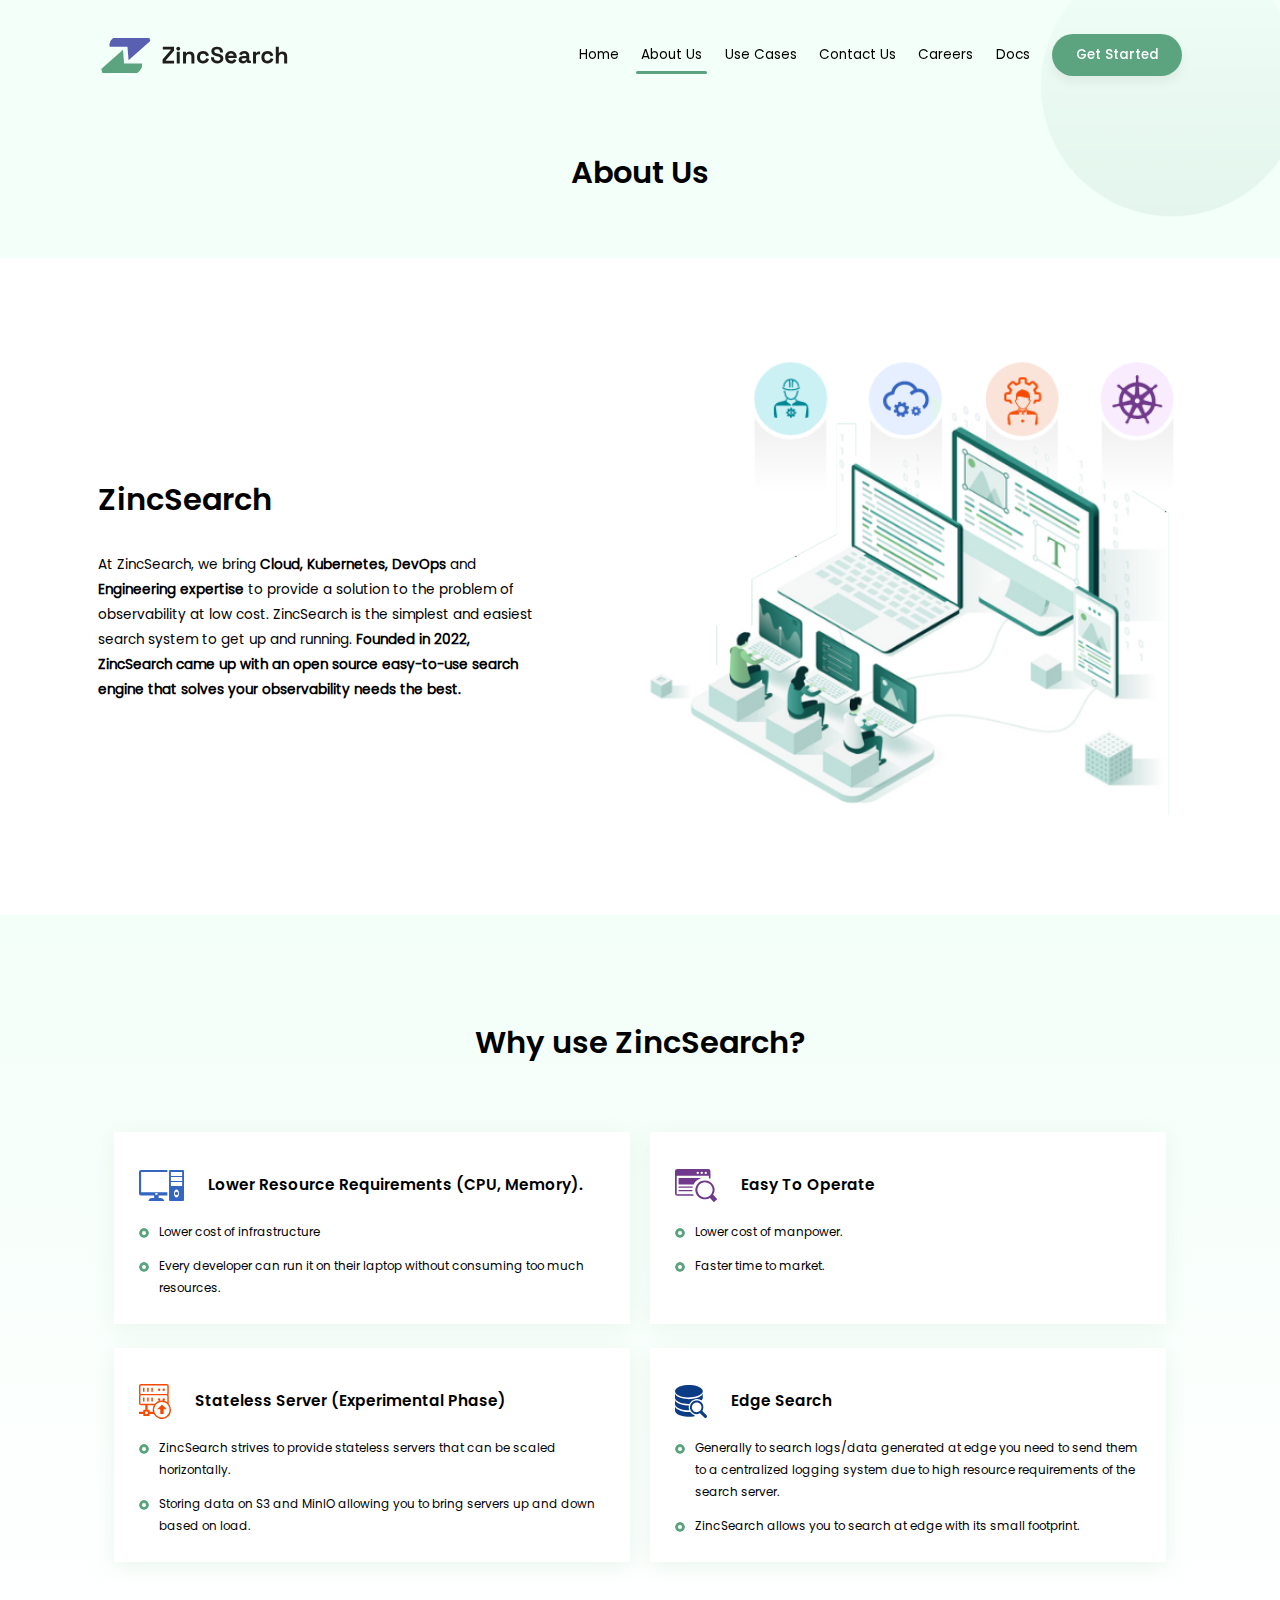
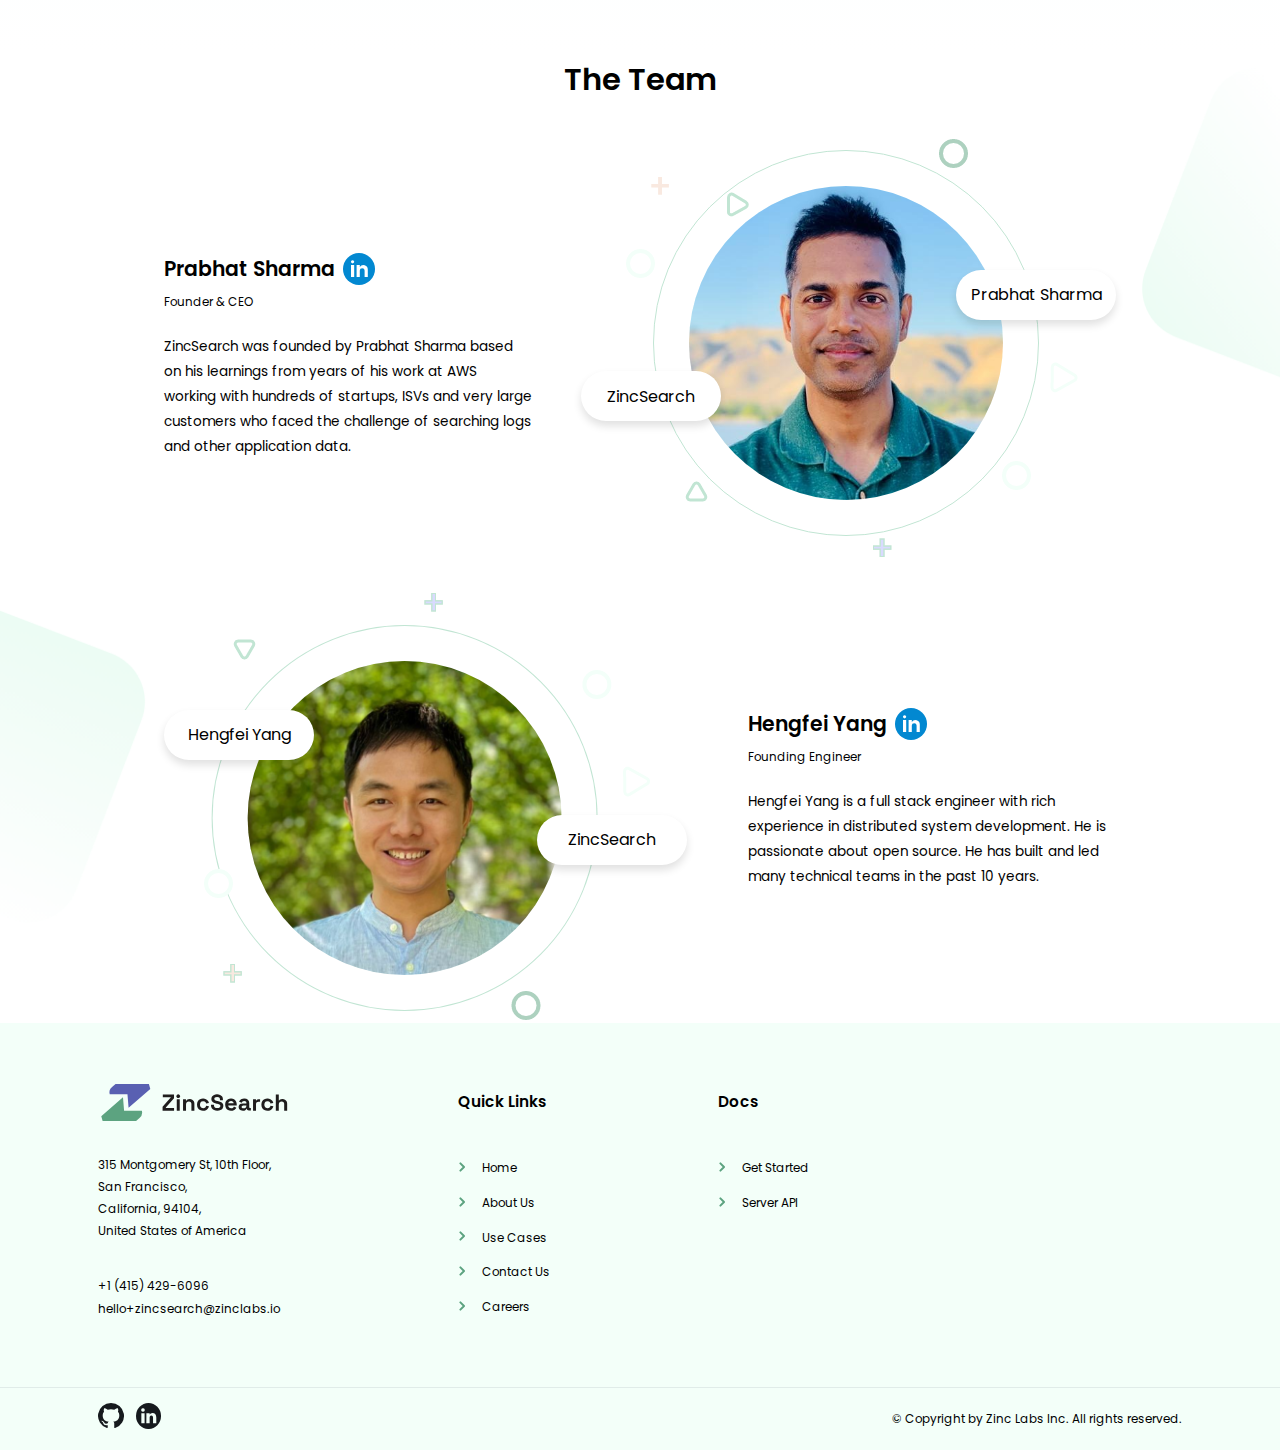
==== views/about-us/index.html @ a4bcc61e "v2" ====
<!DOCTYPE html>
<html lang="en">

<head>
  <meta charset="UTF-8">
  <meta http-equiv="X-UA-Compatible" content="IE=edge">
  <meta name="viewport" content="width=device-width, initial-scale=1.0">
  <title>ZincSearch - About Us</title>

  <meta name="title" content="ZincSearch - A modern search engine">
  <meta name="description"
    content="ZincSearch is the simplest and easiest search system to get up and running. It's an open source easy-to-use search engine to solves your observability needs.">
  <meta name="keywords" content="ZincSearch, ZincLabs, Zinc, Search, Search Engine, Search System">
  <meta name="robots" content="index, follow">
  <meta http-equiv="Content-Type" content="text/html; charset=utf-8">
  <meta name="language" content="English">
  <meta name="revisit-after" content="5 days">
  <meta name="author" content="Prabhat Sharma, Hengfei Yang">

  <link rel="apple-touch-icon" sizes="180x180" href="../../assets/favicons/apple-touch-icon.png">
  <link rel="icon" type="image/png" sizes="32x32" href="../../assets/favicons/favicon-32x32.png">
  <link rel="icon" type="image/png" sizes="16x16" href="../../assets/favicons/favicon-16x16.png">
  <link rel="manifest" href="../../assets/favicons/site.webmanifest">
  <link rel="mask-icon" href="../../assets/favicons/safari-pinned-tab.svg" color="#5ca380">
  <link rel="shortcut icon" href="../../assets/favicons/favicon.ico">
  <meta name="apple-mobile-web-app-title" content="ZincSearch">
  <meta name="application-name" content="ZincSearch">
  <meta name="msapplication-TileColor" content="#ffffff">
  <meta name="msapplication-TileImage" content="../../assets/favicons/mstile-144x144.png">
  <meta name="msapplication-config" content="../../assets/favicons/browserconfig.xml">
  <meta name="theme-color" content="#ffffff">

  <link rel="stylesheet" href="../../assets/css/base.css" type="text/css" />
  <link rel="stylesheet" href="../../assets/css/main.css" type="text/css" />
  <link rel="stylesheet" href="../../assets/css/about-us.css" />
</head>

<body>
  <div class="root">
    <header>
      <div class="container">
        <div class="logo">
          <a rel="noreferrer noopener" href="../../">
            <img src="../../assets/images/common/logo.svg" alt="ZincSearch Logo" />
          </a>
        </div>
        <nav>
          <div class="desktop">
            <div class="github_actions">
              <a rel="noreferrer noopener" class="github-button" href="https://github.com/zinclabs/zinc"
                data-color-scheme="no-preference: light; light: light; dark: light;" data-size="large"
                data-show-count="true" aria-label="Star zinclabs/zinc on GitHub"></a>

              <a rel="noreferrer noopener" class="github-button" href="https://github.com/zinclabs/zinc/fork"
                data-color-scheme="no-preference: light; light: light; dark: light;" data-icon="octicon-repo-forked"
                data-size="large" data-show-count="true" aria-label="Fork zinclabs/zinc on GitHub"></a>
            </div>
            <ul>
              <li><a rel="noreferrer noopener" href="../../">Home</a></li>
              <li class="active"><a rel="noreferrer noopener" href="./">About Us</a></li>
              <li><a rel="noreferrer noopener" href="../use-cases/">Use Cases</a></li>
              <li><a rel="noreferrer noopener" href="../contact-us/">Contact Us</a></li>
              <li><a rel="noreferrer noopener" href="../careers/">Careers</a></li>
              <li><a rel="noreferrer noopener" href="https://docs.zincsearch.com/">Docs</a></li>
              <li class="getStarted">
                <a rel="noreferrer noopener" href="https://docs.zincsearch.com/" class="btn btn--primary btn--short">Get
                  Started</a>
              </li>
            </ul>
          </div>
          <div class="tabAndbelow">
            <template id="githubButtonsTemplate">
              <a rel="noreferrer noopener" class="github-button" href="https://github.com/zinclabs/zinc"
                data-color-scheme="no-preference: light; light: light; dark: light;" data-show-count="true"
                aria-label="Star zinclabs/zinc on GitHub"></a>

              <a rel="noreferrer noopener" class="github-button" href="https://github.com/zinclabs/zinc/fork"
                data-color-scheme="no-preference: light; light: light; dark: light;" data-icon="octicon-repo-forked"
                data-show-count="true" aria-label="Fork zinclabs/zinc on GitHub"></a>
            </template>
            <div class="tabAndbelow__actions">
              <div id="githubButtonsContainer"></div>
              <div class="hamburger-menu">
                <span class="line line__one"></span>
                <span class="line line__two"></span>
                <span class="line line__three"></span>
              </div>
            </div>
            <div class="mobile-menu">
              <div class="container">
                <ul>
                  <li><a rel="noreferrer noopener" href="../../">Home</a></li>
                  <li class="active"><a rel="noreferrer noopener" href="./">About Us</a></li>
                  <li><a rel="noreferrer noopener" href="../use-cases/">Use Cases</a></li>
                  <li><a rel="noreferrer noopener" href="../contact-us/">Contact Us</a></li>
                  <li><a rel="noreferrer noopener" href="../careers/">Careers</a></li>
                  <li><a rel="noreferrer noopener" href="https://docs.zincsearch.com/">Docs</a></li>
                  <li class="getStarted">
                    <a rel="noreferrer noopener" href="https://docs.zincsearch.com/"
                      class="btn btn--primary btn--short">Get
                      Started</a>
                  </li>
                </ul>
              </div>
            </div>
          </div>
        </nav>
      </div>
    </header>

    <main id="about-us">
      <!-- Header -->
      <div class="header-wrapper">
        <div class="container">
          <div class="header-container">
            <h3>About Us</h3>
          </div>
        </div>
      </div>

      <!-- About us -->
      <div class="about-us-section mt-100 mb-100">
        <div class="container">
          <div class="row w-100 align-item-center justify-content-between">
            <div class="text-contain col-6" scrolls scrolls-duration="1500">
              <h1>ZincSearch</h1>
              <p>At ZincSearch, we bring <b>Cloud, Kubernetes, DevOps</b> and <b>Engineering expertise</b> to
                provide a solution to the problem of observability at low cost. ZincSearch is the simplest
                and easiest search system to get up and running. <b>Founded in 2022, ZincSearch came up with an open
                  source easy-to-use search engine that solves your observability needs the best.</b></p>
            </div>
            <div class="col-6" scrolls scrolls-duration="2000">
              <img src="../../assets/images/about-us/about_zincsearch_1.png" alt="ZincSearch" title="ZincSearch"
                class="fluid-img">
            </div>
          </div>
        </div>
      </div>

      <!-- Why use zinc -->
      <div class="why-use-zinc pt-100">
        <div class="container flex-direction-column">
          <h2 class="align-item-center">Why use ZincSearch?</h2>
          <div class="row flex-direction-row justify-content-between">
            <div class="col-6 box" scrolls scrolls-duration="1500">
              <figure>
                <img style="max-height:35px" src="../../assets/images/about-us/why_zinc_1.svg"
                  alt="Lower Resource Requirements (CPU, Memory)" title="Lower Resource Requirements (CPU, Memory)">
                <figcaption>Lower Resource Requirements (CPU, Memory).</figcaption>
              </figure>
              <ul class="points">
                <li>Lower cost of infrastructure</li>
                <li>Every developer can run it on their laptop without consuming too much resources.</li>
              </ul>
            </div>
            <div class="col-6 box" scrolls scrolls-duration="2000">
              <figure>
                <img style="max-height:35px" src="../../assets/images/about-us/why_zinc_2.svg"
                  alt="Lower Resource Requirements (CPU, Memory)" title="Lower Resource Requirements (CPU, Memory)">
                <figcaption>Easy To Operate</figcaption>
              </figure>
              <ul class="points">
                <li>Lower cost of manpower.</li>
                <li>Faster time to market.</li>
              </ul>
            </div>
          </div>
          <div class="row flex-direction-row justify-content-between">
            <div class="col-6 box" scrolls scrolls-duration="1500">
              <figure>
                <img style="max-height:35px" src="../../assets/images/about-us/why_zinc_3.svg"
                  alt="Lower Resource Requirements (CPU, Memory)" title="Lower Resource Requirements (CPU, Memory)">
                <figcaption>Stateless Server (Experimental Phase)</figcaption>
              </figure>
              <ul class="points">
                <li>ZincSearch strives to provide stateless servers that can be scaled horizontally.</li>
                <li>Storing data on S3 and MinIO allowing you to bring servers up and down based on load.</li>
              </ul>
            </div>
            <div class="col-6 box" scrolls scrolls-duration="2000">
              <figure>
                <img style="max-height:35px" src="../../assets/images/about-us/why_zinc_4.svg"
                  alt="Lower Resource Requirements (CPU, Memory)" title="Lower Resource Requirements (CPU, Memory)">
                <figcaption>Edge Search</figcaption>
              </figure>
              <ul class="points">
                <li>Generally to search logs/data generated at edge you need to send them to a centralized
                  logging system due to high resource requirements of the search server.</li>
                <li>ZincSearch allows you to search at edge with its small footprint.</li>
              </ul>
            </div>
          </div>
        </div>
      </div>

      <!-- Testimonial Section -->
      <div class="testimonial-wrapper">
        <div class="container">
          <div class="quote-section mt-100 mb-100">
            <h2 class="align-item-center">The Team</h2>
            <div class="row w-100 align-item-center justify-content-between">
              <div class="text-contain col-6" scrolls scrolls-duration="1500">
                <h1>
                  <span>Prabhat Sharma</span>
                  <a rel="noreferrer noopener" href="https://www.linkedin.com/in/hiprabhat/" target="_blank">
                    <img src="../../assets/images/about-us/linkedin_icon.svg" alt="LinkedIn - Prabhat Sharma"
                      title="LinkedIn - Prabhat Sharma" class="fluid-img">
                  </a>
                </h1>
                <label>Founder & CEO</label>
                <p>ZincSearch was founded by Prabhat Sharma based on his learnings from years
                  of his work at AWS working with hundreds of startups, ISVs and very large
                  customers who faced the challenge of searching logs and other application data.</p>
              </div>
              <div class="col-6 testimonial-user-img" scrolls scrolls-duration="2000">
                <img src="../../assets/images/about-us/founder_1.png" alt="ZincSearch" title="ZincSearch"
                  class="fluid-img">

                <span class="testimonail-name" scrolls scrolls-anim="fade-right" scrolls-delay="500">
                  Prabhat Sharma
                </span>
                <span class="firm-name" scrolls scrolls-anim="fade-right" scrolls-delay="500">
                  ZincSearch
                </span>
              </div>
            </div>
          </div>
        </div>
      </div>

      <div class="testimonial-wrapper left-shape">
        <div class="container">
          <div class="quote-section mt-100 mb-100">
            <div class="row w-100 align-item-center justify-content-between">
              <div class="text-contain col-6 right" scrolls scrolls-duration="2000">
                <h1>
                  <span>Hengfei Yang</span>
                  <a rel="noreferrer noopener" href="https://www.linkedin.com/in/hengfeiyang/" target="_blank">
                    <img src="../../assets/images/about-us/linkedin_icon.svg" alt="LinkedIn - Hengfei Yang"
                      title="LinkedIn - Hengfei Yang" class="fluid-img">
                  </a>
                </h1>
                <label>Founding Engineer</label>
                <p>Hengfei Yang is a full stack engineer with rich experience in distributed system development.
                  He is passionate about open source. He has built and led many technical teams in the past 10 years.
                </p>
              </div>
              <div class="col-6 left testimonial-user-img" scrolls scrolls-duration="2000">
                <img src="../../assets/images/about-us/founder_2.png" alt="ZincSearch" title="ZincSearch"
                  class="fluid-img">

                <span class="testimonail-name" scrolls scrolls-anim="fade-left" scrolls-duration="1500">
                  Hengfei Yang
                </span>
                <span class="firm-name" scrolls scrolls-anim="fade-right" scrolls-delay="800">
                  ZincSearch
                </span>
              </div>
            </div>
          </div>
        </div>
      </div>
    </main>

    <footer>
      <section class="topFooter">
        <div class="container">
          <div class="column">
            <div class="head">
              <div class="logo">
                <a rel="noreferrer noopener" href="../../">
                  <img src="../../assets/images/common/logo.svg" alt="ZincSearch Logo" />
                </a>
              </div>
            </div>
            <div class="content">
              <p>315 Montgomery St, 10th Floor,</p>
              <p class="noMargin">San Francisco,</p>
              <p class="noMargin">California, 94104,</p>
              <p class="noMargin">United States of America</p>
              <p>
                <a rel="noreferrer noopener" class="bottomBorderHover" href="tel:+14154296096">+1 (415) 429-6096</a>
              </p>
              <p class="noMargin">
                <a rel="noreferrer noopener" class="bottomBorderHover"
                  href="mailto:hello+zincsearch@zinclabs.io">hello+zincsearch@zinclabs.io</a>
              </p>
            </div>
          </div>
          <div class="column">
            <div class="head">
              <h4>Quick Links</h4>
            </div>
            <div class="content">
              <ul>
                <li><a rel="noreferrer noopener" class="bottomBorderHover" href="../../">Home</a></li>
                <li><a rel="noreferrer noopener" class="bottomBorderHover" href="../about-us/">About Us</a></li>
                <li><a rel="noreferrer noopener" class="bottomBorderHover" href="../use-cases/">Use Cases</a></li>
                <li><a rel="noreferrer noopener" class="bottomBorderHover" href="../contact-us/">Contact Us</a></li>
                <li><a rel="noreferrer noopener" class="bottomBorderHover" href="../careers/">Careers</a></li>
              </ul>
            </div>
          </div>
          <div class="column">
            <div class="head">
              <h4>Docs</h4>
            </div>
            <div class="content">
              <ul>
                <li><a rel="noreferrer noopener" class="bottomBorderHover"
                    href="https://docs.zincsearch.com/02_getting-started/">Get Started</a>
                </li>
                <li><a rel="noreferrer noopener" class="bottomBorderHover"
                    href="https://docs.zincsearch.com/API%20Reference/">Server API</a></li>
              </ul>
            </div>
          </div>
        </div>
      </section>

      <section class="bottomFooter noPadding">
        <div class="container">
          <div class="column">
            <ul class="socialMedia">
              <li>
                <a rel="noreferrer noopener" href="https://github.com/zinclabs/zinc" title="GitHub" target="_blank">
                  <img src="../../assets/images/common/github_icon.svg" alt="GitHub" />
                </a>
              </li>
              <li>
                <a rel="noreferrer noopener" href="https://www.linkedin.com/company/zinc-labs" title="LinkedIn"
                  target="_blank">
                  <img src="../../assets/images/common/linkedin_icon.svg" alt="LinkedIn" />
                </a>
              </li>
            </ul>
          </div>
          <div class="column">
            <p>&copy; Copyright by Zinc Labs Inc. All rights reserved.</p>
          </div>
        </div>
      </section>
    </footer>
  </div>

  <!-- scripts -->
  <script async defer src="https://buttons.github.io/buttons.js"></script>
  <script src="../../assets/js/mainFunctions.js"></script>
  <!-- Global site tag (gtag.js) - Google Analytics -->
  <script async src="https://www.googletagmanager.com/gtag/js?id=G-QP72SPHZNE"></script>
  <script>
    window.dataLayer = window.dataLayer || [];
    function gtag() { dataLayer.push(arguments); }
    gtag('js',new Date());

    gtag('config','G-QP72SPHZNE');
  </script>
</body>

</html>
---- assets/css/base.css ----
*,html,body{box-sizing:border-box;padding:0;margin:0}html{height:100%}body{font:normal 16px sans-serif;min-height:100%;scrollbar-color:#5CA380 #F3FFF9;scrollbar-width:thin;overflow-x:hidden}
---- assets/css/main.css ----
@import url("https://cdnjs.cloudflare.com/ajax/libs/font-awesome/4.7.0/css/font-awesome.min.css");@font-face{font-family:'Poppins_Regular';src:url("../fonts/Poppins-Regular.ttf") format("truetype")}@font-face{font-family:'Poppins_Italic';src:url("../fonts/Poppins-Italic.ttf") format("truetype")}@font-face{font-family:'Poppins_Medium';src:url("../fonts/Poppins-Medium.ttf") format("truetype")}@font-face{font-family:'Poppins_MediumItalic';src:url("../fonts/Poppins-MediumItalic.ttf") format("truetype")}@font-face{font-family:'Poppins_SemiBold';src:url("../fonts/Poppins-SemiBold.ttf") format("truetype")}@font-face{font-family:'Poppins_SemiBoldItalic';src:url("../fonts/Poppins-SemiBoldItalic.ttf") format("truetype")}@font-face{font-family:'Poppins_Bold';src:url("../fonts/Poppins-Bold.ttf") format("truetype")}@font-face{font-family:'Poppins_BoldItalic';src:url("../fonts/Poppins-BoldItalic.ttf") format("truetype")}.poppins_regular,body,.root{font-family:'Poppins_Regular', sans-serif}.poppins_italic{font-family:'Poppins_Italic', sans-serif}.poppins_medium{font-family:'Poppins_Medium', sans-serif}.poppins_mediumitalic{font-family:'Poppins_MediumItalic', sans-serif}.poppins_semibold{font-family:'Poppins_SemiBold', sans-serif}.poppins_semibolditalic{font-family:'Poppins_SemiBoldItalic', sans-serif}.poppins_bold{font-family:'Poppins_Bold', sans-serif}.poppins_bolditalic{font-family:'Poppins_BoldItalic', sans-serif}@font-face{font-family:'Poppins_Regular';src:url("../fonts/Poppins-Regular.ttf") format("truetype")}@font-face{font-family:'Poppins_Italic';src:url("../fonts/Poppins-Italic.ttf") format("truetype")}@font-face{font-family:'Poppins_Medium';src:url("../fonts/Poppins-Medium.ttf") format("truetype")}@font-face{font-family:'Poppins_MediumItalic';src:url("../fonts/Poppins-MediumItalic.ttf") format("truetype")}@font-face{font-family:'Poppins_SemiBold';src:url("../fonts/Poppins-SemiBold.ttf") format("truetype")}@font-face{font-family:'Poppins_SemiBoldItalic';src:url("../fonts/Poppins-SemiBoldItalic.ttf") format("truetype")}@font-face{font-family:'Poppins_Bold';src:url("../fonts/Poppins-Bold.ttf") format("truetype")}@font-face{font-family:'Poppins_BoldItalic';src:url("../fonts/Poppins-BoldItalic.ttf") format("truetype")}.poppins_regular,body,.root{font-family:'Poppins_Regular', sans-serif}.poppins_italic{font-family:'Poppins_Italic', sans-serif}.poppins_medium{font-family:'Poppins_Medium', sans-serif}.poppins_mediumitalic{font-family:'Poppins_MediumItalic', sans-serif}.poppins_semibold{font-family:'Poppins_SemiBold', sans-serif}.poppins_semibolditalic{font-family:'Poppins_SemiBoldItalic', sans-serif}.poppins_bold{font-family:'Poppins_Bold', sans-serif}.poppins_bolditalic{font-family:'Poppins_BoldItalic', sans-serif}.root .container .head h2,.root .demo .container .content__right h2{font-family:'Poppins_SemiBold', sans-serif;font-size:2.25rem;line-height:3.125rem}@media only screen and (min-width: 1400px){.root .container .head h2,.root .demo .container .content__right h2{font-size:2.25rem}}@media only screen and (min-width: 992px){.root .container .head h2,.root .demo .container .content__right h2{font-size:1.9125rem}}@media only screen and (min-width: 768px) and (max-width: 991px){.root .container .head h2,.root .demo .container .content__right h2{font-size:2.025rem}}@media only screen and (max-width: 767px){.root .container .head h2,.root .demo .container .content__right h2{font-size:1.8rem}}@media only screen and (min-width: 768px) and (max-width: 991px){.root .container .head h2,.root .demo .container .content__right h2{font-family:'Poppins_SemiBold', sans-serif;font-size:2rem;line-height:3rem}}@media only screen and (min-width: 768px) and (max-width: 991px) and (min-width: 1400px){.root .container .head h2,.root .demo .container .content__right h2{font-size:2rem}}@media only screen and (min-width: 768px) and (max-width: 991px) and (min-width: 992px){.root .container .head h2,.root .demo .container .content__right h2{font-size:1.7rem}}@media only screen and (min-width: 768px) and (max-width: 991px) and (min-width: 768px) and (max-width: 991px){.root .container .head h2,.root .demo .container .content__right h2{font-size:1.8rem}}@media only screen and (min-width: 768px) and (max-width: 991px) and (max-width: 767px){.root .container .head h2,.root .demo .container .content__right h2{font-size:1.6rem}}@media only screen and (max-width: 767px){.root .container .head h2,.root .demo .container .content__right h2{font-family:'Poppins_SemiBold', sans-serif;font-size:1.8rem;line-height:2.8rem}}@media only screen and (max-width: 767px) and (min-width: 1400px){.root .container .head h2,.root .demo .container .content__right h2{font-size:1.8rem}}@media only screen and (max-width: 767px) and (min-width: 992px){.root .container .head h2,.root .demo .container .content__right h2{font-size:1.53rem}}@media only screen and (max-width: 767px) and (min-width: 768px) and (max-width: 991px){.root .container .head h2,.root .demo .container .content__right h2{font-size:1.62rem}}@media only screen and (max-width: 767px) and (max-width: 767px){.root .container .head h2,.root .demo .container .content__right h2{font-size:1.44rem}}.root footer .bottomFooter .container .column p,.root footer .container .column .content p{font-family:'Poppins_Regular', sans-serif;font-size:.875rem;line-height:1.375rem}@media only screen and (min-width: 1400px){.root footer .bottomFooter .container .column p,.root footer .container .column .content p{font-size:.875rem}}@media only screen and (min-width: 992px){.root footer .bottomFooter .container .column p,.root footer .container .column .content p{font-size:.74375rem}}@media only screen and (min-width: 768px) and (max-width: 991px){.root footer .bottomFooter .container .column p,.root footer .container .column .content p{font-size:.7875rem}}@media only screen and (max-width: 767px){.root footer .bottomFooter .container .column p,.root footer .container .column .content p{font-size:.7rem}}@font-face{font-family:'Poppins_Regular';src:url("../fonts/Poppins-Regular.ttf") format("truetype")}@font-face{font-family:'Poppins_Italic';src:url("../fonts/Poppins-Italic.ttf") format("truetype")}@font-face{font-family:'Poppins_Medium';src:url("../fonts/Poppins-Medium.ttf") format("truetype")}@font-face{font-family:'Poppins_MediumItalic';src:url("../fonts/Poppins-MediumItalic.ttf") format("truetype")}@font-face{font-family:'Poppins_SemiBold';src:url("../fonts/Poppins-SemiBold.ttf") format("truetype")}@font-face{font-family:'Poppins_SemiBoldItalic';src:url("../fonts/Poppins-SemiBoldItalic.ttf") format("truetype")}@font-face{font-family:'Poppins_Bold';src:url("../fonts/Poppins-Bold.ttf") format("truetype")}@font-face{font-family:'Poppins_BoldItalic';src:url("../fonts/Poppins-BoldItalic.ttf") format("truetype")}.poppins_regular,body,.root{font-family:'Poppins_Regular', sans-serif}.poppins_italic{font-family:'Poppins_Italic', sans-serif}.poppins_medium{font-family:'Poppins_Medium', sans-serif}.poppins_mediumitalic{font-family:'Poppins_MediumItalic', sans-serif}.poppins_semibold{font-family:'Poppins_SemiBold', sans-serif}.poppins_semibolditalic{font-family:'Poppins_SemiBoldItalic', sans-serif}.poppins_bold{font-family:'Poppins_Bold', sans-serif}.poppins_bolditalic{font-family:'Poppins_BoldItalic', sans-serif}@font-face{font-family:'Poppins_Regular';src:url("../fonts/Poppins-Regular.ttf") format("truetype")}@font-face{font-family:'Poppins_Italic';src:url("../fonts/Poppins-Italic.ttf") format("truetype")}@font-face{font-family:'Poppins_Medium';src:url("../fonts/Poppins-Medium.ttf") format("truetype")}@font-face{font-family:'Poppins_MediumItalic';src:url("../fonts/Poppins-MediumItalic.ttf") format("truetype")}@font-face{font-family:'Poppins_SemiBold';src:url("../fonts/Poppins-SemiBold.ttf") format("truetype")}@font-face{font-family:'Poppins_SemiBoldItalic';src:url("../fonts/Poppins-SemiBoldItalic.ttf") format("truetype")}@font-face{font-family:'Poppins_Bold';src:url("../fonts/Poppins-Bold.ttf") format("truetype")}@font-face{font-family:'Poppins_BoldItalic';src:url("../fonts/Poppins-BoldItalic.ttf") format("truetype")}.poppins_regular,body,.root{font-family:'Poppins_Regular', sans-serif}.poppins_italic{font-family:'Poppins_Italic', sans-serif}.poppins_medium{font-family:'Poppins_Medium', sans-serif}.poppins_mediumitalic{font-family:'Poppins_MediumItalic', sans-serif}.poppins_semibold{font-family:'Poppins_SemiBold', sans-serif}.poppins_semibolditalic{font-family:'Poppins_SemiBoldItalic', sans-serif}.poppins_bold{font-family:'Poppins_Bold', sans-serif}.poppins_bolditalic{font-family:'Poppins_BoldItalic', sans-serif}body.modal-open{position:relative;overflow:hidden}.root header,.root main,.root footer{display:block}.root ul{list-style:none}.root a{font-family:'Poppins_Regular', sans-serif;font-size:1rem;line-height:1.375rem;text-decoration:none;display:inline-block;transition:all .25s ease-in-out;color:#000}@media only screen and (min-width: 1400px){.root a{font-size:1rem}}@media only screen and (min-width: 992px){.root a{font-size:.85rem}}@media only screen and (min-width: 768px) and (max-width: 991px){.root a{font-size:.9rem}}@media only screen and (max-width: 767px){.root a{font-size:.8rem}}.root a.noBorderHover{border-bottom:0.125rem solid #5CA380}.root a.noBorderHover:hover,.root a.noBorderHover.active{border-bottom-color:transparent}.root a.bottomBorderHover{border-bottom:0.125rem solid transparent}.root a.bottomBorderHover:hover,.root a.bottomBorderHover.active{border-bottom-color:#5CA380}.root img{object-fit:cover;max-width:100%;display:block;height:auto;border:none}.root .textBold{font-family:'Poppins_Bold', sans-serif}.root .btn{border-radius:6.25rem;min-width:8.125rem;transition:all .25s ease-in-out;text-align:center;cursor:pointer;display:block;color:#fff;border:none}.root .btn--tall{font-family:'Poppins_Medium', sans-serif;font-size:1rem;line-height:1.5625rem;line-height:3.25rem;height:3.25rem}@media only screen and (min-width: 1400px){.root .btn--tall{font-size:1rem}}@media only screen and (min-width: 992px){.root .btn--tall{font-size:.85rem}}@media only screen and (min-width: 768px) and (max-width: 991px){.root .btn--tall{font-size:.9rem}}@media only screen and (max-width: 767px){.root .btn--tall{font-size:.8rem}}.root .btn--short{font-family:'Poppins_Medium', sans-serif;font-size:1rem;line-height:1.5625rem;line-height:2.625rem;height:2.625rem}@media only screen and (min-width: 1400px){.root .btn--short{font-size:1rem}}@media only screen and (min-width: 992px){.root .btn--short{font-size:.85rem}}@media only screen and (min-width: 768px) and (max-width: 991px){.root .btn--short{font-size:.9rem}}@media only screen and (max-width: 767px){.root .btn--short{font-size:.8rem}}.root .btn--primary{box-shadow:0px 6px 12px rgba(0,0,0,0.06);background-color:#5CA380}.root .btn--primary:hover{filter:brightness(1.1)}.root .btn--secondary{box-shadow:0px 6px 12px rgba(0,0,0,0.16);background-color:#5CA380}.root .btn--secondary:hover{filter:brightness(1.1)}.root .btn[type="submit"] i{display:none}.root .btn[type="submit"] span{font-family:'Poppins_Medium', sans-serif;font-size:1rem;line-height:1.5625rem}@media only screen and (min-width: 1400px){.root .btn[type="submit"] span{font-size:1rem}}@media only screen and (min-width: 992px){.root .btn[type="submit"] span{font-size:.85rem}}@media only screen and (min-width: 768px) and (max-width: 991px){.root .btn[type="submit"] span{font-size:.9rem}}@media only screen and (max-width: 767px){.root .btn[type="submit"] span{font-size:.8rem}}.root .btn[type="submit"].loading i{display:inline-block}.root .btn[type="submit"].loading span{padding-left:0.5rem}.root #form-submit-message{font-family:'Poppins_Regular', sans-serif;font-size:1rem;line-height:1.5625rem;line-height:1.5rem;font-size:0.9rem;display:none}@media only screen and (min-width: 1400px){.root #form-submit-message{font-size:1rem}}@media only screen and (min-width: 992px){.root #form-submit-message{font-size:.85rem}}@media only screen and (min-width: 768px) and (max-width: 991px){.root #form-submit-message{font-size:.9rem}}@media only screen and (max-width: 767px){.root #form-submit-message{font-size:.8rem}}.root #form-submit-message.success{color:green}.root #form-submit-message.error{color:#f32b3f}.root .card{flex-direction:column;justify-content:flex-start;align-items:center;flex-wrap:initial;display:flex;gap:0;border-radius:.25rem}.root .card--feature,.root .card--career{border:0.125rem solid #eee;padding:1.875rem 2.25rem;min-height:18.5rem;text-align:center;box-shadow:0px 6px 12px #F1F1F1;flex-basis:calc(33% - 0.5625rem)}@media only screen and (min-width: 768px) and (max-width: 991px){.root .card--feature,.root .card--career{flex-basis:calc(50% - 0.5625rem)}}@media only screen and (max-width: 767px){.root .card--feature,.root .card--career{flex-basis:100%;min-height:auto}}.root .card--feature__icon,.root .card--career__icon{min-height:3.75rem;min-width:3.75rem}.root .card--feature .card__head,.root .card--career .card__head{margin-top:1.5rem}.root .card--career{min-height:15rem}.root .card--codeSection{flex-direction:column;justify-content:flex-start;align-items:flex-start;flex-wrap:initial;display:flex;gap:0;flex-basis:calc(50% - 0.5625rem);text-align:left}.root .card--codeSection .card__head{font-family:'Poppins_SemiBold', sans-serif;font-size:1rem;line-height:1.5625rem}@media only screen and (min-width: 1400px){.root .card--codeSection .card__head{font-size:1rem}}@media only screen and (min-width: 992px){.root .card--codeSection .card__head{font-size:.85rem}}@media only screen and (min-width: 768px) and (max-width: 991px){.root .card--codeSection .card__head{font-size:.9rem}}@media only screen and (max-width: 767px){.root .card--codeSection .card__head{font-size:.8rem}}.root .card--codeSection .card__content{font-family:'Poppins_Regular', sans-serif;font-size:.9rem;line-height:1.5rem}@media only screen and (min-width: 1400px){.root .card--codeSection .card__content{font-size:.9rem}}@media only screen and (min-width: 992px){.root .card--codeSection .card__content{font-size:.765rem}}@media only screen and (min-width: 768px) and (max-width: 991px){.root .card--codeSection .card__content{font-size:.81rem}}@media only screen and (max-width: 767px){.root .card--codeSection .card__content{font-size:.72rem}}.root .card__icon{min-height:3.25rem;min-width:3.25rem}.root .card__head{font-family:'Poppins_SemiBold', sans-serif;font-size:1.125rem;line-height:1.5rem;margin:0 0 0.75rem;width:100%}@media only screen and (min-width: 1400px){.root .card__head{font-size:1.125rem}}@media only screen and (min-width: 992px){.root .card__head{font-size:.95625rem}}@media only screen and (min-width: 768px) and (max-width: 991px){.root .card__head{font-size:1.0125rem}}@media only screen and (max-width: 767px){.root .card__head{font-size:.9rem}}.root .card__content{font-family:'Poppins_Regular', sans-serif;font-size:.9rem;line-height:1.375rem}@media only screen and (min-width: 1400px){.root .card__content{font-size:.9rem}}@media only screen and (min-width: 992px){.root .card__content{font-size:.765rem}}@media only screen and (min-width: 768px) and (max-width: 991px){.root .card__content{font-size:.81rem}}@media only screen and (max-width: 767px){.root .card__content{font-size:.72rem}}.root .modal{background-color:rgba(0,0,0,0.5);user-select:none;position:fixed;z-index:99999;height:100vh;display:none;width:100vw;left:0;top:0}.root .modal.show{display:block}.root .modal__container{transform:translate(-50%, -50%);position:absolute;max-height:90vh;max-width:90vw;left:50%;top:50%}.root .modal__close{border-radius:50%;position:absolute;cursor:pointer;display:block;right:-10px;border:none;top:-10px;z-index:5}.root .modal__close img{pointer-events:none}.root .modal__content{border-radius:.5rem;border:0.25rem solid #fff;position:absolute;overflow:hidden;height:100%;width:100%}.root .modal__content iframe{height:100%;width:100%;border:0}.root .modal#video-modal .modal__container{height:30.625rem;width:50rem}@media only screen and (max-width: 991px){.root .modal#video-modal .modal__container{height:61.25vw}}.root header{font-family:'Poppins_Regular', sans-serif;font-size:1rem;line-height:2.625rem;position:fixed;z-index:999;width:100%;left:0;top:0}@media only screen and (min-width: 1400px){.root header{font-size:1rem}}@media only screen and (min-width: 992px){.root header{font-size:.85rem}}@media only screen and (min-width: 768px) and (max-width: 991px){.root header{font-size:.9rem}}@media only screen and (max-width: 767px){.root header{font-size:.8rem}}@media only screen and (min-width: 992px){.root header{padding-top:2.125rem;box-sizing:content-box;height:2.625rem}}@media only screen and (max-width: 991px){.root header{box-shadow:0px 2px 2px rgba(217,217,217,0.38);height:4.25rem;background-color:#fff;transition:all .25s ease-in-out;flex-direction:row;justify-content:space-between;align-items:center;flex-wrap:initial;display:flex;gap:0;position:sticky;z-index:9999;padding:0;margin:0}.root header .container{width:90vw}}.root header .container,.root header .logo{flex-direction:row;justify-content:space-between;align-items:center;flex-wrap:initial;display:flex;gap:0}.root header .container a,.root header .logo a{white-space:nowrap;display:block}.root header .container a img,.root header .logo a img{max-height:2.1875rem;width:12rem}@media only screen and (max-width: 400px){.root header .container a img,.root header .logo a img{width:10rem}}.root header nav{position:relative}@media only screen and (min-width: 992px){.root header nav .desktop{flex-direction:row;justify-content:space-between;align-items:center;flex-wrap:initial;display:flex;gap:1rem}.root header nav .tabAndbelow{display:none}}@media only screen and (max-width: 991px){.root header nav .desktop{display:none}.root header nav .tabAndbelow{flex-direction:row;justify-content:space-between;align-items:center;flex-wrap:initial;display:flex;gap:0}.root header nav .tabAndbelow span{margin:0 1rem}}.root header nav .github_actions{flex-direction:row;justify-content:space-between;align-items:center;flex-wrap:initial;display:flex;gap:.5rem}.root header nav .github_actions span{max-height:1.75rem;display:block}.root header nav .tabAndbelow__actions{flex-direction:row;justify-content:space-between;align-items:center;flex-wrap:initial;display:flex;gap:1.5rem}@media only screen and (max-width: 991px){.root header nav .tabAndbelow__actions{flex-direction:row;justify-content:space-between;align-items:center;flex-wrap:initial;display:flex;gap:2rem}}@media only screen and (max-width: 370px){.root header nav .tabAndbelow__actions{flex-direction:row;justify-content:space-between;align-items:center;flex-wrap:initial;display:flex;gap:1.5rem}}.root header nav .tabAndbelow__actions span{max-height:1.75rem;display:block}.root header nav .tabAndbelow__actions .github_actions{flex-direction:row;justify-content:space-between;align-items:center;flex-wrap:initial;display:flex;gap:1rem}.root header nav .tabAndbelow__actions .github_actions span{margin:0}@media only screen and (max-width: 500px){.root header nav .tabAndbelow__actions .github_actions{flex-direction:row;justify-content:space-between;align-items:center;flex-wrap:initial;display:flex;gap:1rem}.root header nav .tabAndbelow__actions .github_actions span:not(:first-of-type){display:none}}@media only screen and (max-width: 400px){.root header nav .tabAndbelow__actions .github_actions span{margin:0 0 3px}}.root header nav .tabAndbelow .hamburger-menu{position:relative;cursor:pointer;width:32.5px;height:26px;flex-direction:column;justify-content:space-between;align-items:center;flex-wrap:initial;display:flex;gap:0}@media only screen and (max-width: 767px){.root header nav .tabAndbelow .hamburger-menu{height:23px;width:28px}}@media only screen and (max-width: 400px){.root header nav .tabAndbelow .hamburger-menu{height:17.5px;width:20px}}.root header nav .tabAndbelow .hamburger-menu .line{display:block;height:4px;width:100%;border-radius:10px;background:#0e2431;pointer-events:none}.root header nav .tabAndbelow .hamburger-menu .line__one{transform-origin:0% 0%;transition:all .4s ease-in-out}.root header nav .tabAndbelow .hamburger-menu .line__two{transition:all .2s ease-in-out}.root header nav .tabAndbelow .hamburger-menu .line__three{transform-origin:0% 100%;transition:all .4s ease-in-out}.root header nav .tabAndbelow.is-active .hamburger-menu{z-index:10000}.root header nav .tabAndbelow.is-active .hamburger-menu .line__one{transform:rotate(45deg)}.root header nav .tabAndbelow.is-active .hamburger-menu .line__two{opacity:0}.root header nav .tabAndbelow.is-active .hamburger-menu .line__three{transform:rotate(-45deg)}.root header nav .tabAndbelow.is-active .mobile-menu{pointer-events:auto;overflow:hidden;max-width:100vw;opacity:1}.root header nav .tabAndbelow.is-active .mobile-menu .container{transform:translateX(0);transition:all .25s ease-in-out}.root header nav .tabAndbelow.is-active .mobile-menu .container li{margin-bottom:0}.root header nav .tabAndbelow:not(.is-active){z-index:2}.root header nav .tabAndbelow:not(.is-active) .mobile-menu{transform:translateX(0);pointer-events:none;transition:all .25s ease-in-out}.root header nav .tabAndbelow .mobile-menu{pointer-events:none;position:fixed;padding:0 2vw;overflow:auto;z-index:9999;height:100vh;width:100vw;top:4.25rem;opacity:0;left:0}.root header nav .tabAndbelow .mobile-menu .container{border-radius:0 0 1rem 1rem;transform:translateX(100vh);border:0.125rem solid #eee;padding:0.5rem 1rem 1rem;background-color:#fff;transition:all 0.3s;max-width:92vw}.root header nav .tabAndbelow .mobile-menu .container ul{flex-direction:column;justify-content:space-between;align-items:center;flex-wrap:initial;display:flex;gap:0;width:100%}.root header nav .tabAndbelow .mobile-menu .container ul li{margin-bottom:0.5rem;position:relative;width:100%}.root header nav .tabAndbelow .mobile-menu .container ul li:not(.getStarted)::after{background-color:#eee;border-radius:.25rem;position:relative;display:block;content:"";height:1px;width:100%;bottom:0}.root header nav .tabAndbelow .mobile-menu .container ul li.active::after{background-color:#5CA380;height:2px}.root header nav .tabAndbelow .mobile-menu .container ul li a{font-family:'Poppins_Regular', sans-serif;font-size:1rem;line-height:3rem}@media only screen and (min-width: 1400px){.root header nav .tabAndbelow .mobile-menu .container ul li a{font-size:1rem}}@media only screen and (min-width: 992px){.root header nav .tabAndbelow .mobile-menu .container ul li a{font-size:.85rem}}@media only screen and (min-width: 768px) and (max-width: 991px){.root header nav .tabAndbelow .mobile-menu .container ul li a{font-size:.9rem}}@media only screen and (max-width: 767px){.root header nav .tabAndbelow .mobile-menu .container ul li a{font-size:.8rem}}.root header nav .tabAndbelow .mobile-menu .container ul li.getStarted{margin-top:1.5rem}.root header nav .tabAndbelow .mobile-menu .container ul li.getStarted a{line-height:2.625rem}.root header nav ul{flex-direction:row;justify-content:space-between;align-items:center;flex-wrap:initial;display:flex;gap:0}.root header nav ul li{position:relative;margin:0 0.7rem}.root header nav ul li:not(.getStarted)::after{background-color:#5CA380;width:calc(100% + 10px);border-radius:.25rem;transition:all .25s ease-in-out;position:absolute;display:none;bottom:-8px;height:3px;left:-5px;content:""}.root header nav ul li:not(.getStarted).active::after,.root header nav ul li:not(.getStarted):hover::after{display:block}.root header nav ul li.getStarted{margin-right:0}.root header.sticky{box-shadow:0px 2px 2px rgba(217,217,217,0.38);height:4.25rem;background-color:#fff;transition:all .25s ease-in-out;flex-direction:row;justify-content:space-between;align-items:center;flex-wrap:initial;display:flex;gap:0;position:sticky;z-index:9999;padding:0;margin:0}.root header.sticky .container{width:1084px}.root header.sticky nav ul{flex-direction:row;justify-content:space-between;align-items:center;flex-wrap:initial;display:flex;gap:0}.root header.sticky nav ul li{position:relative;margin:0 0.75rem}.root header.sticky nav ul li.getStarted{margin-right:0}.root header.sticky nav ul li::after{bottom:-23px;height:3px}.root .noMargin{margin:0 !important}.root section{overflow:hidden;max-width:100vw;padding:5rem 0}@media only screen and (max-width: 767px){.root section{padding:3rem 0}.root section br{display:none}}.root section.noPadding{padding:0}.root .container{max-width:1084px;margin:auto}@media only screen and (max-width: 991px){.root .container{max-width:90vw}}.root .container .head{text-align:center}.root .container .head h2{margin-bottom:0.75rem}.root .container .head p{font-family:'Poppins_Regular', sans-serif;font-size:1rem;line-height:1.5625rem}@media only screen and (min-width: 1400px){.root .container .head p{font-size:1rem}}@media only screen and (min-width: 992px){.root .container .head p{font-size:.85rem}}@media only screen and (min-width: 768px) and (max-width: 991px){.root .container .head p{font-size:.9rem}}@media only screen and (max-width: 767px){.root .container .head p{font-size:.8rem}}.root .features .content,.root .careers .content{flex-direction:row;justify-content:flex-start;align-items:normal;flex-wrap:wrap;display:flex;gap:1.5625rem 1.125rem;margin-top:3.25rem}.root .video{background:url("../images/home/video_bg.png") no-repeat center center;background-size:cover}@media only screen and (min-width: 1200px){.root .video{background-image:url("../images/home/video_bg_2x.png")}}.root .video .container{flex-direction:row;justify-content:center;align-items:center;flex-wrap:initial;display:flex;gap:0;max-height:30.625rem;max-width:50rem;background-size:cover;height:100%}.root .video .container .content{box-shadow:0px 20px 25px rgba(222,222,222,0.75);border-radius:.5rem;background-color:#DFE7F6;border:0.25rem solid #fff}@media only screen and (max-width: 991px){.root .video .container .content{max-width:90vw}}.root .video .container .content .btn-show-modal{border-radius:.5rem;position:relative;cursor:pointer;display:block;border:none}.root .video .container .content .btn-show-modal *{pointer-events:none}.root .video .container .content .btn-show-modal .play-icon{transform:translate(-50%, -50%);transition:all .25s ease-in-out;position:absolute;z-index:2;left:50%;top:50%}.root .video .container .content .btn-show-modal picture{transition:all .25s ease-in-out}.root .video .container .content .btn-show-modal:hover .play-icon{filter:brightness(2)}.root .video .container .content .btn-show-modal:hover picture{filter:brightness(0.8)}.root .codeSection{margin-bottom:3rem;overflow:hidden}.root .codeSection .container{flex-direction:row;justify-content:space-between;align-items:center;flex-wrap:initial;display:flex;gap:3.25rem}@media only screen and (max-width: 991px){.root .codeSection .container{flex-direction:column-reverse;justify-content:space-between;align-items:center;flex-wrap:initial;display:flex;gap:5rem}}.root .codeSection .container .content__left,.root .codeSection .container .content__right{flex:1}@media only screen and (max-width: 991px){.root .codeSection .container .content__left{width:80vw}}.root .codeSection .container .content__right{position:relative}.root .codeSection .container .content__right picture{position:relative;z-index:10}.root .codeSection .container .content__right::before,.root .codeSection .container .content__right::after{background:url("../images/home/dotted_bg.png") no-repeat center center;position:absolute;width:18.5625rem;height:9.25rem;display:block;content:"";z-index:-1}.root .codeSection .container .content__right::before{left:-3.3rem;top:-3rem}.root .codeSection .container .content__right::after{bottom:-3rem;right:-2.8rem}.root .codeSection .container .head{text-align:left}.root .codeSection .container .head h2{margin-bottom:1.25rem}.root .codeSection .container .content{flex-direction:row;justify-content:space-between;align-items:normal;flex-wrap:initial;display:flex;gap:5rem;margin-top:1.75rem}@media only screen and (max-width: 767px){.root .codeSection .container .content{flex-direction:column;justify-content:space-between;align-items:center;flex-wrap:initial;display:flex;gap:2.5rem}.root .codeSection .container .content .card--codeSection{width:100%}}.root .faqs,.root .hirings{background-color:#F3FFF9}.root .faqs .container,.root .hirings .container{flex-direction:column;justify-content:center;align-items:center;flex-wrap:initial;display:flex;gap:2.5rem}.root .faqs .container .content .faq,.root .faqs .container .content .hiring,.root .hirings .container .content .faq,.root .hirings .container .content .hiring{width:45rem;padding:1.25rem;max-width:90vw}.root .faqs__container .faq,.root .faqs__container .hiring,.root .faqs__container .collapsible,.root .hirings__container .faq,.root .hirings__container .hiring,.root .hirings__container .collapsible{box-shadow:0px 4px 25px #E3F1EA;border-radius:.125rem;background-color:#fff;margin-bottom:0.875rem;font-family:'Poppins_Regular', sans-serif;font-size:1rem;line-height:1.5625rem;transition:all .25s ease-in-out}@media only screen and (min-width: 1400px){.root .faqs__container .faq,.root .faqs__container .hiring,.root .faqs__container .collapsible,.root .hirings__container .faq,.root .hirings__container .hiring,.root .hirings__container .collapsible{font-size:1rem}}@media only screen and (min-width: 992px){.root .faqs__container .faq,.root .faqs__container .hiring,.root .faqs__container .collapsible,.root .hirings__container .faq,.root .hirings__container .hiring,.root .hirings__container .collapsible{font-size:.85rem}}@media only screen and (min-width: 768px) and (max-width: 991px){.root .faqs__container .faq,.root .faqs__container .hiring,.root .faqs__container .collapsible,.root .hirings__container .faq,.root .hirings__container .hiring,.root .hirings__container .collapsible{font-size:.9rem}}@media only screen and (max-width: 767px){.root .faqs__container .faq,.root .faqs__container .hiring,.root .faqs__container .collapsible,.root .hirings__container .faq,.root .hirings__container .hiring,.root .hirings__container .collapsible{font-size:.8rem}}.root .faqs__container .faq__head,.root .faqs__container .hiring__head,.root .faqs__container .collapsible__head,.root .hirings__container .faq__head,.root .hirings__container .hiring__head,.root .hirings__container .collapsible__head{flex-direction:row;justify-content:space-between;align-items:center;flex-wrap:initial;display:flex;gap:0}.root .faqs__container .faq__head__label,.root .faqs__container .hiring__head__label,.root .faqs__container .collapsible__head__label,.root .hirings__container .faq__head__label,.root .hirings__container .hiring__head__label,.root .hirings__container .collapsible__head__label{font-family:'Poppins_Regular', sans-serif;font-size:1rem;line-height:1.5625rem}@media only screen and (min-width: 1400px){.root .faqs__container .faq__head__label,.root .faqs__container .hiring__head__label,.root .faqs__container .collapsible__head__label,.root .hirings__container .faq__head__label,.root .hirings__container .hiring__head__label,.root .hirings__container .collapsible__head__label{font-size:1rem}}@media only screen and (min-width: 992px){.root .faqs__container .faq__head__label,.root .faqs__container .hiring__head__label,.root .faqs__container .collapsible__head__label,.root .hirings__container .faq__head__label,.root .hirings__container .hiring__head__label,.root .hirings__container .collapsible__head__label{font-size:.85rem}}@media only screen and (min-width: 768px) and (max-width: 991px){.root .faqs__container .faq__head__label,.root .faqs__container .hiring__head__label,.root .faqs__container .collapsible__head__label,.root .hirings__container .faq__head__label,.root .hirings__container .hiring__head__label,.root .hirings__container .collapsible__head__label{font-size:.9rem}}@media only screen and (max-width: 767px){.root .faqs__container .faq__head__label,.root .faqs__container .hiring__head__label,.root .faqs__container .collapsible__head__label,.root .hirings__container .faq__head__label,.root .hirings__container .hiring__head__label,.root .hirings__container .collapsible__head__label{font-size:.8rem}}.root .faqs__container .faq__head__action,.root .faqs__container .hiring__head__action,.root .faqs__container .collapsible__head__action,.root .hirings__container .faq__head__action,.root .hirings__container .hiring__head__action,.root .hirings__container .collapsible__head__action{background:transparent url("../images/common/minus.svg") no-repeat center center;transition:all .1s ease-in-out;cursor:pointer;height:1.25rem;width:1.25rem;border:none}.root .faqs__container .faq__head__action:hover,.root .faqs__container .hiring__head__action:hover,.root .faqs__container .collapsible__head__action:hover,.root .hirings__container .faq__head__action:hover,.root .hirings__container .hiring__head__action:hover,.root .hirings__container .collapsible__head__action:hover{filter:brightness(0.8)}.root .faqs__container .faq__body,.root .faqs__container .hiring__body,.root .faqs__container .collapsible__body,.root .hirings__container .faq__body,.root .hirings__container .hiring__body,.root .hirings__container .collapsible__body{margin-top:0.625rem;transition:all .25s ease-in-out;height:auto}.root .faqs__container .faq__body p,.root .faqs__container .hiring__body p,.root .faqs__container .collapsible__body p,.root .hirings__container .faq__body p,.root .hirings__container .hiring__body p,.root .hirings__container .collapsible__body p{font-family:'Poppins_Regular', sans-serif;font-size:.875rem;line-height:1.375rem}@media only screen and (min-width: 1400px){.root .faqs__container .faq__body p,.root .faqs__container .hiring__body p,.root .faqs__container .collapsible__body p,.root .hirings__container .faq__body p,.root .hirings__container .hiring__body p,.root .hirings__container .collapsible__body p{font-size:.875rem}}@media only screen and (min-width: 992px){.root .faqs__container .faq__body p,.root .faqs__container .hiring__body p,.root .faqs__container .collapsible__body p,.root .hirings__container .faq__body p,.root .hirings__container .hiring__body p,.root .hirings__container .collapsible__body p{font-size:.74375rem}}@media only screen and (min-width: 768px) and (max-width: 991px){.root .faqs__container .faq__body p,.root .faqs__container .hiring__body p,.root .faqs__container .collapsible__body p,.root .hirings__container .faq__body p,.root .hirings__container .hiring__body p,.root .hirings__container .collapsible__body p{font-size:.7875rem}}@media only screen and (max-width: 767px){.root .faqs__container .faq__body p,.root .faqs__container .hiring__body p,.root .faqs__container .collapsible__body p,.root .hirings__container .faq__body p,.root .hirings__container .hiring__body p,.root .hirings__container .collapsible__body p{font-size:.7rem}}.root .faqs__container .faq--collapsed,.root .faqs__container .hiring--collapsed,.root .faqs__container .collapsible--collapsed,.root .hirings__container .faq--collapsed,.root .hirings__container .hiring--collapsed,.root .hirings__container .collapsible--collapsed{margin-bottom:0.375rem}.root .faqs__container .faq--collapsed .hiring__head__action,.root .faqs__container .faq--collapsed .faq__head__action,.root .faqs__container .hiring--collapsed .hiring__head__action,.root .faqs__container .hiring--collapsed .faq__head__action,.root .faqs__container .collapsible--collapsed .hiring__head__action,.root .faqs__container .collapsible--collapsed .faq__head__action,.root .hirings__container .faq--collapsed .hiring__head__action,.root .hirings__container .faq--collapsed .faq__head__action,.root .hirings__container .hiring--collapsed .hiring__head__action,.root .hirings__container .hiring--collapsed .faq__head__action,.root .hirings__container .collapsible--collapsed .hiring__head__action,.root .hirings__container .collapsible--collapsed .faq__head__action{background:transparent url("../images/common/plus.svg") no-repeat center center}.root .faqs__container .faq--collapsed .hiring__body,.root .faqs__container .faq--collapsed .faq__body,.root .faqs__container .hiring--collapsed .hiring__body,.root .faqs__container .hiring--collapsed .faq__body,.root .faqs__container .collapsible--collapsed .hiring__body,.root .faqs__container .collapsible--collapsed .faq__body,.root .hirings__container .faq--collapsed .hiring__body,.root .hirings__container .faq--collapsed .faq__body,.root .hirings__container .hiring--collapsed .hiring__body,.root .hirings__container .hiring--collapsed .faq__body,.root .hirings__container .collapsible--collapsed .hiring__body,.root .hirings__container .collapsible--collapsed .faq__body{transition:all .25s ease-in-out;visibility:hidden;overflow:hidden;margin-top:0;height:0}.root .faqs__container .faq__body p,.root .hirings__container .faq__body p{color:#5C5C5C}.root .faqs__container .faq__head__label,.root .hirings__container .faq__head__label{font-family:'Poppins_Medium', sans-serif;font-size:1rem;line-height:1.5625rem}@media only screen and (min-width: 1400px){.root .faqs__container .faq__head__label,.root .hirings__container .faq__head__label{font-size:1rem}}@media only screen and (min-width: 992px){.root .faqs__container .faq__head__label,.root .hirings__container .faq__head__label{font-size:.85rem}}@media only screen and (min-width: 768px) and (max-width: 991px){.root .faqs__container .faq__head__label,.root .hirings__container .faq__head__label{font-size:.9rem}}@media only screen and (max-width: 767px){.root .faqs__container .faq__head__label,.root .hirings__container .faq__head__label{font-size:.8rem}}.root .faqs__container .hiring__head__label,.root .hirings__container .hiring__head__label{font-family:'Poppins_SemiBold', sans-serif;font-size:1rem;line-height:1.5625rem}@media only screen and (min-width: 1400px){.root .faqs__container .hiring__head__label,.root .hirings__container .hiring__head__label{font-size:1rem}}@media only screen and (min-width: 992px){.root .faqs__container .hiring__head__label,.root .hirings__container .hiring__head__label{font-size:.85rem}}@media only screen and (min-width: 768px) and (max-width: 991px){.root .faqs__container .hiring__head__label,.root .hirings__container .hiring__head__label{font-size:.9rem}}@media only screen and (max-width: 767px){.root .faqs__container .hiring__head__label,.root .hirings__container .hiring__head__label{font-size:.8rem}}.root .demo{margin-bottom:2.5rem}@media only screen and (max-width: 767px){.root .demo{margin-bottom:0}}.root .demo .container{background:#F3FFF9 url("../images/home/demo_bg.png") no-repeat center center;background-size:cover;flex-direction:row;justify-content:flex-end;align-items:center;flex-wrap:initial;display:flex;gap:0;min-height:26rem}@media only screen and (min-width: 1200px){.root .demo .container{background-image:url("../images/home/demo_bg_2x.png")}}@media only screen and (min-width: 768px) and (max-width: 991px){.root .demo .container{min-height:20rem}}@media only screen and (max-width: 767px){.root .demo .container{padding:3rem 0 0 0}}.root .demo .container .content{min-height:26rem;position:relative;flex-direction:row;justify-content:space-between;align-items:center;flex-wrap:initial;display:flex;gap:0;width:100%}@media only screen and (max-width: 991px){.root .demo .container .content{min-height:20rem}}@media only screen and (max-width: 767px){.root .demo .container .content{flex-direction:column;justify-content:space-between;align-items:center;flex-wrap:initial;display:flex;gap:2rem;padding-bottom:3rem}}.root .demo .container .content__left{margin-left:1.625rem;align-self:flex-end}@media only screen and (min-width: 768px) and (max-width: 991px){.root .demo .container .content__left{margin-right:1.625rem}}@media only screen and (max-width: 767px){.root .demo .container .content__left{margin-left:0}}.root .demo .container .content__right{flex-direction:column;justify-content:center;align-items:center;flex-wrap:initial;display:flex;gap:0;margin-right:7.125rem;text-align:center;max-width:14rem;height:100%}@media only screen and (min-width: 768px) and (max-width: 991px){.root .demo .container .content__right{margin-right:3rem}}@media only screen and (max-width: 767px){.root .demo .container .content__right{margin-right:0}}.root .demo .container .content__right h2{margin-bottom:0.75rem}.root .demo .container .content__right .btn{min-width:10.75rem}.root .companies{border-top:0.0625rem solid #E1E2E3}.root .subscribe{background:#000 url("../images/home/subscriber_bg.png") no-repeat center center;background-size:cover;padding:4rem 0;color:#fff}@media only screen and (min-width: 1200px){.root .subscribe{background-image:url("../images/home/subscriber_bg_2x.png")}}.root .subscribe .container{text-align:center}.root .subscribe .container input[type="text"],.root .subscribe .container input[type="email"]{background:#fff url("../images/home/email_icon.svg") no-repeat 1.25rem center;outline:0.125rem solid transparent;border-radius:6.25rem;padding:0 1.25rem 0 3.75rem;margin-top:2.875rem;height:3.25rem;min-width:27.75rem;color:#4E4E4E;border:none}@media only screen and (max-width: 767px){.root .subscribe .container input[type="text"],.root .subscribe .container input[type="email"]{min-width:90vw}}.root .subscribe .container input[type="text"].invalid,.root .subscribe .container input[type="email"].invalid{outline-color:#f32b3f}.root .subscribe .container input[type="text"].valid,.root .subscribe .container input[type="email"].valid{outline-color:#5CA380}.root .subscribe .container h2{margin-bottom:1.25rem}.root .subscribe .container p{font-family:'Poppins_Regular', sans-serif;font-size:1.125rem;line-height:1.5625rem}@media only screen and (min-width: 1400px){.root .subscribe .container p{font-size:1.125rem}}@media only screen and (min-width: 992px){.root .subscribe .container p{font-size:.95625rem}}@media only screen and (min-width: 768px) and (max-width: 991px){.root .subscribe .container p{font-size:1.0125rem}}@media only screen and (max-width: 767px){.root .subscribe .container p{font-size:.9rem}}.root .subscribe .container .btn{margin:1.625rem auto auto;min-width:10rem;margin-top:3rem;max-width:10rem}.root footer{background-color:#F3FFF9}.root footer .topFooter{padding:3.75rem 0}.root footer .topFooter .container{flex-direction:row;justify-content:flex-start;align-items:flex-start;flex-wrap:initial;display:flex;gap:10.5rem}@media only screen and (max-width: 767px){.root footer .topFooter .container{flex-direction:column;justify-content:space-between;align-items:center;flex-wrap:initial;display:flex;gap:3rem}}@media only screen and (min-width: 768px) and (max-width: 991px){.root footer .topFooter .container{gap:14vw}}@media only screen and (max-width: 767px){.root footer .topFooter .container .column{width:90vw}}.root footer .topFooter .container .column .head{min-height:2.375rem;text-align:left}.root footer .topFooter .container .column .head h4{line-height:2.375rem}.root footer .topFooter .container .column .head .logo{flex-direction:row;justify-content:space-between;align-items:center;flex-wrap:initial;display:flex;gap:0}.root footer .topFooter .container .column .head .logo a{display:block}.root footer .topFooter .container .column .head .logo a img{max-height:2.375rem;width:12rem}.root footer .bottomFooter{border-top:0.0625rem solid rgba(149,158,168,0.2)}.root footer .bottomFooter .container{height:3.875rem;flex-direction:row;justify-content:space-between;align-items:center;flex-wrap:initial;display:flex;gap:0}@media only screen and (max-width: 767px){.root footer .bottomFooter .container{flex-direction:column;justify-content:space-between;align-items:center;flex-wrap:initial;display:flex;gap:1rem;height:auto;padding:1.5rem 0}}.root footer .bottomFooter .container .column{width:auto;padding:0}@media only screen and (max-width: 767px){.root footer .bottomFooter .container .column p{text-align:center}}.root footer .bottomFooter .container .column .socialMedia{flex-direction:row;justify-content:space-between;align-items:center;flex-wrap:initial;display:flex;gap:.75rem}.root footer .container .column .head{font-family:'Poppins_Regular', sans-serif;font-size:1.125rem;line-height:1.5625rem;margin-bottom:2.0625rem}@media only screen and (min-width: 1400px){.root footer .container .column .head{font-size:1.125rem}}@media only screen and (min-width: 992px){.root footer .container .column .head{font-size:.95625rem}}@media only screen and (min-width: 768px) and (max-width: 991px){.root footer .container .column .head{font-size:1.0125rem}}@media only screen and (max-width: 767px){.root footer .container .column .head{font-size:.9rem}}@media only screen and (max-width: 767px){.root footer .container .column .head{margin-bottom:1.5rem}}.root footer .container .column .head h4{font-family:'Poppins_SemiBold', sans-serif;font-size:1.125rem;line-height:1.5625rem}@media only screen and (min-width: 1400px){.root footer .container .column .head h4{font-size:1.125rem}}@media only screen and (min-width: 992px){.root footer .container .column .head h4{font-size:.95625rem}}@media only screen and (min-width: 768px) and (max-width: 991px){.root footer .container .column .head h4{font-size:1.0125rem}}@media only screen and (max-width: 767px){.root footer .container .column .head h4{font-size:.9rem}}.root footer .container .column:first-of-type .content a{font-family:'Poppins_Regular', sans-serif;font-size:.875rem;line-height:1.25rem}@media only screen and (min-width: 1400px){.root footer .container .column:first-of-type .content a{font-size:.875rem}}@media only screen and (min-width: 992px){.root footer .container .column:first-of-type .content a{font-size:.74375rem}}@media only screen and (min-width: 768px) and (max-width: 991px){.root footer .container .column:first-of-type .content a{font-size:.7875rem}}@media only screen and (max-width: 767px){.root footer .container .column:first-of-type .content a{font-size:.7rem}}.root footer .container .column .content{font-family:'Poppins_Regular', sans-serif;font-size:.875rem;line-height:1.375rem}@media only screen and (min-width: 1400px){.root footer .container .column .content{font-size:.875rem}}@media only screen and (min-width: 992px){.root footer .container .column .content{font-size:.74375rem}}@media only screen and (min-width: 768px) and (max-width: 991px){.root footer .container .column .content{font-size:.7875rem}}@media only screen and (max-width: 767px){.root footer .container .column .content{font-size:.7rem}}.root footer .container .column .content p{margin-top:2.0625rem}.root footer .container .column .content a{font-family:'Poppins_Regular', sans-serif;font-size:.875rem;line-height:1.625rem}@media only screen and (min-width: 1400px){.root footer .container .column .content a{font-size:.875rem}}@media only screen and (min-width: 992px){.root footer .container .column .content a{font-size:.74375rem}}@media only screen and (min-width: 768px) and (max-width: 991px){.root footer .container .column .content a{font-size:.7875rem}}@media only screen and (max-width: 767px){.root footer .container .column .content a{font-size:.7rem}}.root footer .container .column .content ul{list-style:none}.root footer .container .column .content ul li{font-family:'Poppins_Regular', sans-serif;font-size:1rem;line-height:1.75rem;position:relative;margin-bottom:0.35rem}@media only screen and (min-width: 1400px){.root footer .container .column .content ul li{font-size:1rem}}@media only screen and (min-width: 992px){.root footer .container .column .content ul li{font-size:.85rem}}@media only screen and (min-width: 768px) and (max-width: 991px){.root footer .container .column .content ul li{font-size:.9rem}}@media only screen and (max-width: 767px){.root footer .container .column .content ul li{font-size:.8rem}}.root footer .container .column .content ul li::before{background:url("../images/common/link_arrow.svg") no-repeat center center;transform:translateY(0.0625rem);display:inline-block;transition:all .25s ease-in-out;margin-right:1rem;height:0.75rem;width:0.5rem;content:""}.root footer .container .column .content ul li:hover::before{margin-right:0.75rem;margin-left:0.25rem}.root .home-banner{background:#F3FFF9 url("../images/home/home_bg_banner.png") no-repeat center center;background-size:cover;height:38.75rem}@media only screen and (min-width: 1200px){.root .home-banner{background-image:url("../images/home/home_bg_banner_2x.png")}}@media only screen and (min-width: 768px) and (max-width: 991px){.root .home-banner{min-height:56rem}}@media only screen and (max-width: 767px){.root .home-banner{min-height:52rem}}.root main#about-us .header-container,.root main#use-cases .header-container,.root main#careers .header-container,.root main#contact-us .header-container{padding:9.0625rem 0 3.625rem}@media only screen and (max-width: 991px){.root main .header-container{padding:4rem 0 !important}}.root .header-wrapper{background:#F3FFF9 url("../images/home/home_bg_banner.png") no-repeat center center;background-size:cover;width:100%}@media only screen and (min-width: 1200px){.root .header-wrapper{background-image:url("../images/home/home_bg_banner_2x.png")}}.root .header-wrapper .header-container{align-items:center;justify-content:center;display:flex;flex-direction:column}.root .header-wrapper .header-container h3{font-family:'Poppins_SemiBold', sans-serif;font-size:2.25rem;line-height:3.4375rem;color:#000}@media only screen and (min-width: 1400px){.root .header-wrapper .header-container h3{font-size:2.25rem}}@media only screen and (min-width: 992px){.root .header-wrapper .header-container h3{font-size:1.9125rem}}@media only screen and (min-width: 768px) and (max-width: 991px){.root .header-wrapper .header-container h3{font-size:2.025rem}}@media only screen and (max-width: 767px){.root .header-wrapper .header-container h3{font-size:1.8rem}}.root .header-wrapper .header-container p{font-family:'Poppins_Regular', sans-serif;font-size:1.125rem;line-height:1.875rem;color:#505050;max-width:844px;text-align:center;margin-top:1rem}@media only screen and (min-width: 1400px){.root .header-wrapper .header-container p{font-size:1.125rem}}@media only screen and (min-width: 992px){.root .header-wrapper .header-container p{font-size:.95625rem}}@media only screen and (min-width: 768px) and (max-width: 991px){.root .header-wrapper .header-container p{font-size:1.0125rem}}@media only screen and (max-width: 767px){.root .header-wrapper .header-container p{font-size:.9rem}}
---- assets/css/about-us.css ----
@font-face{font-family:'Poppins_Regular';src:url("../fonts/Poppins-Regular.ttf") format("truetype")}@font-face{font-family:'Poppins_Italic';src:url("../fonts/Poppins-Italic.ttf") format("truetype")}@font-face{font-family:'Poppins_Medium';src:url("../fonts/Poppins-Medium.ttf") format("truetype")}@font-face{font-family:'Poppins_MediumItalic';src:url("../fonts/Poppins-MediumItalic.ttf") format("truetype")}@font-face{font-family:'Poppins_SemiBold';src:url("../fonts/Poppins-SemiBold.ttf") format("truetype")}@font-face{font-family:'Poppins_SemiBoldItalic';src:url("../fonts/Poppins-SemiBoldItalic.ttf") format("truetype")}@font-face{font-family:'Poppins_Bold';src:url("../fonts/Poppins-Bold.ttf") format("truetype")}@font-face{font-family:'Poppins_BoldItalic';src:url("../fonts/Poppins-BoldItalic.ttf") format("truetype")}.poppins_regular{font-family:'Poppins_Regular', sans-serif}.poppins_italic{font-family:'Poppins_Italic', sans-serif}.poppins_medium{font-family:'Poppins_Medium', sans-serif}.poppins_mediumitalic{font-family:'Poppins_MediumItalic', sans-serif}.poppins_semibold{font-family:'Poppins_SemiBold', sans-serif}.poppins_semibolditalic{font-family:'Poppins_SemiBoldItalic', sans-serif}.poppins_bold{font-family:'Poppins_Bold', sans-serif}.poppins_bolditalic{font-family:'Poppins_BoldItalic', sans-serif}.container{width:1140px;margin:0px auto;display:flex;justify-content:center}.row{display:flex;-ms-flex-wrap:wrap;flex-wrap:wrap}.w-100{width:100%}.align-item-center{align-items:center}.justify-content-between{justify-content:space-between}.flex-direction-column{flex-direction:column}.flex-direction-row{flex-direction:row}.fluid-img{max-width:100%}.mt-100{margin-top:100px}.mb-100{margin-bottom:100px}.pt-100{padding-top:100px}.pb-100{padding-bottom:100px}.about-us-section .text-contain h1{font-family:'Poppins_SemiBold', sans-serif;font-size:2.25rem;line-height:3.4375rem;margin-bottom:25px}@media only screen and (min-width: 1400px){.about-us-section .text-contain h1{font-size:2.25rem}}@media only screen and (min-width: 992px){.about-us-section .text-contain h1{font-size:1.9125rem}}@media only screen and (min-width: 768px) and (max-width: 991px){.about-us-section .text-contain h1{font-size:2.025rem}}@media only screen and (max-width: 767px){.about-us-section .text-contain h1{font-size:1.8rem}}.about-us-section .text-contain p{font-family:'Poppins_Regular', sans-serif;font-size:1rem;line-height:1.5625rem;color:#000}@media only screen and (min-width: 1400px){.about-us-section .text-contain p{font-size:1rem}}@media only screen and (min-width: 992px){.about-us-section .text-contain p{font-size:.85rem}}@media only screen and (min-width: 768px) and (max-width: 991px){.about-us-section .text-contain p{font-size:.9rem}}@media only screen and (max-width: 767px){.about-us-section .text-contain p{font-size:.8rem}}.about-us-section .text-contain.col-6{max-width:444px}.about-us-section .col-6{display:flex;width:50%;flex-direction:column}.about-us-section .right{order:2}.about-us-section .left{order:1}.about-us-section .points{list-style-type:none;font-family:'Poppins_Regular', sans-serif;font-size:.875rem;line-height:1.375rem}@media only screen and (min-width: 1400px){.about-us-section .points{font-size:.875rem}}@media only screen and (min-width: 992px){.about-us-section .points{font-size:.74375rem}}@media only screen and (min-width: 768px) and (max-width: 991px){.about-us-section .points{font-size:.7875rem}}@media only screen and (max-width: 767px){.about-us-section .points{font-size:.7rem}}.about-us-section .points li{margin-bottom:1rem;position:relative;padding-left:20px}.about-us-section .points li::before{width:10px;height:10px;background:url(../images/common/bullet_icon.svg);opacity:1;content:'';position:absolute;left:0px;top:7px;border-radius:50%}.why-use-zinc{background:transparent linear-gradient(180deg, #f3fff9 0%, #fff 100%) 0% 0% no-repeat padding-box;padding-bottom:66px}.why-use-zinc h2{margin-bottom:50px;text-align:center;font-family:'Poppins_SemiBold', sans-serif;font-size:2.25rem;line-height:3.4375rem}@media only screen and (min-width: 1400px){.why-use-zinc h2{font-size:2.25rem}}@media only screen and (min-width: 992px){.why-use-zinc h2{font-size:1.9125rem}}@media only screen and (min-width: 768px) and (max-width: 991px){.why-use-zinc h2{font-size:2.025rem}}@media only screen and (max-width: 767px){.why-use-zinc h2{font-size:1.8rem}}.why-use-zinc .row{flex-wrap:nowrap;padding:0.75rem 1rem}.why-use-zinc .row:not(:first-of-type){padding-bottom:1.5rem}.why-use-zinc .box{background:#FFFFFF 0% 0% no-repeat padding-box;box-shadow:0px 4px 20px rgba(227,241,234,0.75);padding:1.563rem;width:calc(50% - 0.6rem);box-sizing:border-box;overflow-x:visible !important}.why-use-zinc .box figure{flex-direction:row;justify-content:flex-start;align-items:center;flex-wrap:initial;display:flex;gap:1.5rem;margin-bottom:0.5rem}.why-use-zinc .box figure figcaption{font-family:'Poppins_SemiBold', sans-serif;font-size:1.125rem;line-height:1.5rem;margin:1rem 0px;display:flex}@media only screen and (min-width: 1400px){.why-use-zinc .box figure figcaption{font-size:1.125rem}}@media only screen and (min-width: 992px){.why-use-zinc .box figure figcaption{font-size:.95625rem}}@media only screen and (min-width: 768px) and (max-width: 991px){.why-use-zinc .box figure figcaption{font-size:1.0125rem}}@media only screen and (max-width: 767px){.why-use-zinc .box figure figcaption{font-size:.9rem}}.why-use-zinc .points{list-style-type:none}.why-use-zinc .points li{font-family:'Poppins_Regular', sans-serif;font-size:.875rem;line-height:1.375rem;position:relative;padding-left:20px}@media only screen and (min-width: 1400px){.why-use-zinc .points li{font-size:.875rem}}@media only screen and (min-width: 992px){.why-use-zinc .points li{font-size:.74375rem}}@media only screen and (min-width: 768px) and (max-width: 991px){.why-use-zinc .points li{font-size:.7875rem}}@media only screen and (max-width: 767px){.why-use-zinc .points li{font-size:.7rem}}.why-use-zinc .points li:not(:first-of-type){margin-top:0.75rem}.why-use-zinc .points li::before{width:10px;height:10px;background:url(../images/common/bullet_icon.svg);opacity:1;content:'';position:absolute;left:0px;top:7px;border-radius:50%}.zinc-points-wrapper{position:relative;width:100%;background:url(../images/about-us/about_us_shape1.png) no-repeat -200px top;background-size:361px 366px}.testimonial-wrapper{position:relative;width:100%;overflow:hidden;min-height:450px;align-items:center;justify-content:center;display:flex;background:url(../images/about-us/about_us_shape2.png) no-repeat calc(100% + 208px) top;background-size:361px 366px}.testimonial-wrapper h2{font-family:'Poppins_SemiBold', sans-serif;font-size:2.25rem;line-height:3.4375rem;margin-bottom:2rem;text-align:center}@media only screen and (min-width: 1400px){.testimonial-wrapper h2{font-size:2.25rem}}@media only screen and (min-width: 992px){.testimonial-wrapper h2{font-size:1.9125rem}}@media only screen and (min-width: 768px) and (max-width: 991px){.testimonial-wrapper h2{font-size:2.025rem}}@media only screen and (max-width: 767px){.testimonial-wrapper h2{font-size:1.8rem}}.testimonial-wrapper.left-shape{background:url(../images/about-us/about_us_shape1.png) no-repeat -200px top;background-size:361px 366px}.testimonial-wrapper.left-shape .testimonial-user-img{position:relative}.testimonial-wrapper.left-shape .testimonial-user-img .testimonail-name{white-space:nowrap;position:absolute;left:0px;top:30%;right:auto;width:150px}.testimonial-wrapper.left-shape .testimonial-user-img .firm-name{position:absolute;right:4px;bottom:35%;padding:0px 15px;left:auto;width:150px}.testimonial-wrapper .quote-section{max-width:952px;width:100%;margin:0px auto}.testimonial-wrapper .quote-section .text-contain h1{margin-bottom:5px}.testimonial-wrapper .quote-section .text-contain h1,.testimonial-wrapper .quote-section .text-contain h1 span{font-family:'Poppins_SemiBold', sans-serif;font-size:1.5rem;line-height:1.5rem;flex-direction:row;justify-content:flex-start;align-items:center;flex-wrap:initial;display:flex;gap:0}@media only screen and (min-width: 1400px){.testimonial-wrapper .quote-section .text-contain h1,.testimonial-wrapper .quote-section .text-contain h1 span{font-size:1.5rem}}@media only screen and (min-width: 992px){.testimonial-wrapper .quote-section .text-contain h1,.testimonial-wrapper .quote-section .text-contain h1 span{font-size:1.275rem}}@media only screen and (min-width: 768px) and (max-width: 991px){.testimonial-wrapper .quote-section .text-contain h1,.testimonial-wrapper .quote-section .text-contain h1 span{font-size:1.35rem}}@media only screen and (max-width: 767px){.testimonial-wrapper .quote-section .text-contain h1,.testimonial-wrapper .quote-section .text-contain h1 span{font-size:1.2rem}}.testimonial-wrapper .quote-section .text-contain h1 a{text-decoration:none;margin-left:0.5rem;display:block}.testimonial-wrapper .quote-section .text-contain label{font-family:'Poppins_Regular', sans-serif;font-size:.875rem;line-height:1.5rem;margin-bottom:1.25rem;text-align:left}@media only screen and (min-width: 1400px){.testimonial-wrapper .quote-section .text-contain label{font-size:.875rem}}@media only screen and (min-width: 992px){.testimonial-wrapper .quote-section .text-contain label{font-size:.74375rem}}@media only screen and (min-width: 768px) and (max-width: 991px){.testimonial-wrapper .quote-section .text-contain label{font-size:.7875rem}}@media only screen and (max-width: 767px){.testimonial-wrapper .quote-section .text-contain label{font-size:.7rem}}.testimonial-wrapper .quote-section .text-contain p{font-family:'Poppins_Regular', sans-serif;font-size:1rem;line-height:1.5625rem;color:#000}@media only screen and (min-width: 1400px){.testimonial-wrapper .quote-section .text-contain p{font-size:1rem}}@media only screen and (min-width: 992px){.testimonial-wrapper .quote-section .text-contain p{font-size:.85rem}}@media only screen and (min-width: 768px) and (max-width: 991px){.testimonial-wrapper .quote-section .text-contain p{font-size:.9rem}}@media only screen and (max-width: 767px){.testimonial-wrapper .quote-section .text-contain p{font-size:.8rem}}.testimonial-wrapper .quote-section .text-contain.col-6{max-width:368px}.testimonial-wrapper .quote-section .col-6{display:flex;width:calc(100% - 425px);flex-direction:column}.testimonial-wrapper .quote-section .right{order:2}.testimonial-wrapper .quote-section .left{order:1}.testimonial-wrapper .testimonial-user-img{position:relative}.testimonial-wrapper .testimonial-user-img img{max-width:90%;margin:0px auto}.testimonial-wrapper .testimonial-user-img .testimonail-name{position:absolute;white-space:nowrap;right:0px;background-color:white;height:50px;width:160px;border-radius:50px;-webkit-box-shadow:0px 5px 9px #0000001f;box-shadow:0px 5px 9px #0000001f;display:flex;align-items:center;justify-content:center;color:#000;padding:0px 15px;top:30%}.testimonial-wrapper .testimonial-user-img .firm-name{position:absolute;left:-8px;background-color:white;height:50px;width:140px;border-radius:50px;background:#FFFFFF 0% 0% no-repeat padding-box;-webkit-box-shadow:0px 5px 9px #0000001f;box-shadow:0px 5px 9px #0000001f;display:flex;align-items:center;justify-content:center;color:#000;bottom:35%;padding:0px 15px}@media (max-width: 1199.98px){.container{width:100%}.contact-us-section{margin-left:15px;margin-right:15px}.about-us-section{padding:0px 15px}.why-use-zinc{padding-left:15px;padding-right:15px;padding-top:50px;padding-bottom:66px}.why-use-zinc .box{width:calc(50% - 0.6rem)}.testimonial-wrapper .quote-section{padding:0px 15px}.testimonial-wrapper.left-shape{margin-bottom:6.25rem}}@media (max-width: 991.98px){.zinc-points-wrapper{background:none}.zinc-points-wrapper .about-us-section{margin-top:50px;margin-bottom:50px}.zinc-points-wrapper .about-us-section .row{flex-direction:column}.zinc-points-wrapper .row{align-items:flex-start;flex-direction:column}.zinc-points-wrapper .row .col-6{max-width:100%;width:100%}.zinc-points-wrapper .row .col-6 h1{margin-top:1rem}.zinc-points-wrapper .fluid-img{max-width:90%;margin:0px auto}.testimonial-wrapper .testimonial-user-img .testimonail-name{display:none}.testimonial-wrapper .testimonial-user-img .firm-name{display:none}.testimonial-wrapper .quote-section .col-6{width:50%}.why-use-zinc{padding-top:50px;padding-bottom:66px}.header-wrapper .header-container{padding:5rem 0 3rem}}@media (max-width: 767.98px){.about-us-section{margin-top:2rem;margin-bottom:2rem}.about-us-section .text-contain.col-6{width:100%;max-width:100%}.about-us-section .col-6{width:100%;margin-top:2rem}.about-us-section .col-6 .fluid-img{max-width:90%;text-align:center}.about-us-section .row{flex-flow:column-reverse}.why-use-zinc{padding-bottom:66px}.why-use-zinc .row{flex-direction:column;padding-bottom:0px}.why-use-zinc .box{width:calc(100% - 0px);margin-bottom:1rem}.testimonial-wrapper .quote-section{margin-bottom:2rem}.testimonial-wrapper .quote-section .col-6{width:100%;text-align:center;margin-top:2rem}.testimonial-wrapper .quote-section .text-contain{order:2}.testimonial-wrapper .quote-section .text-contain.col-6{max-width:100%}.testimonial-wrapper .testimonial-user-img{order:1}}@media (max-width: 575.98px){.testimonial-wrapper{background:none}.testimonial-wrapper.left-shape{background:none}}
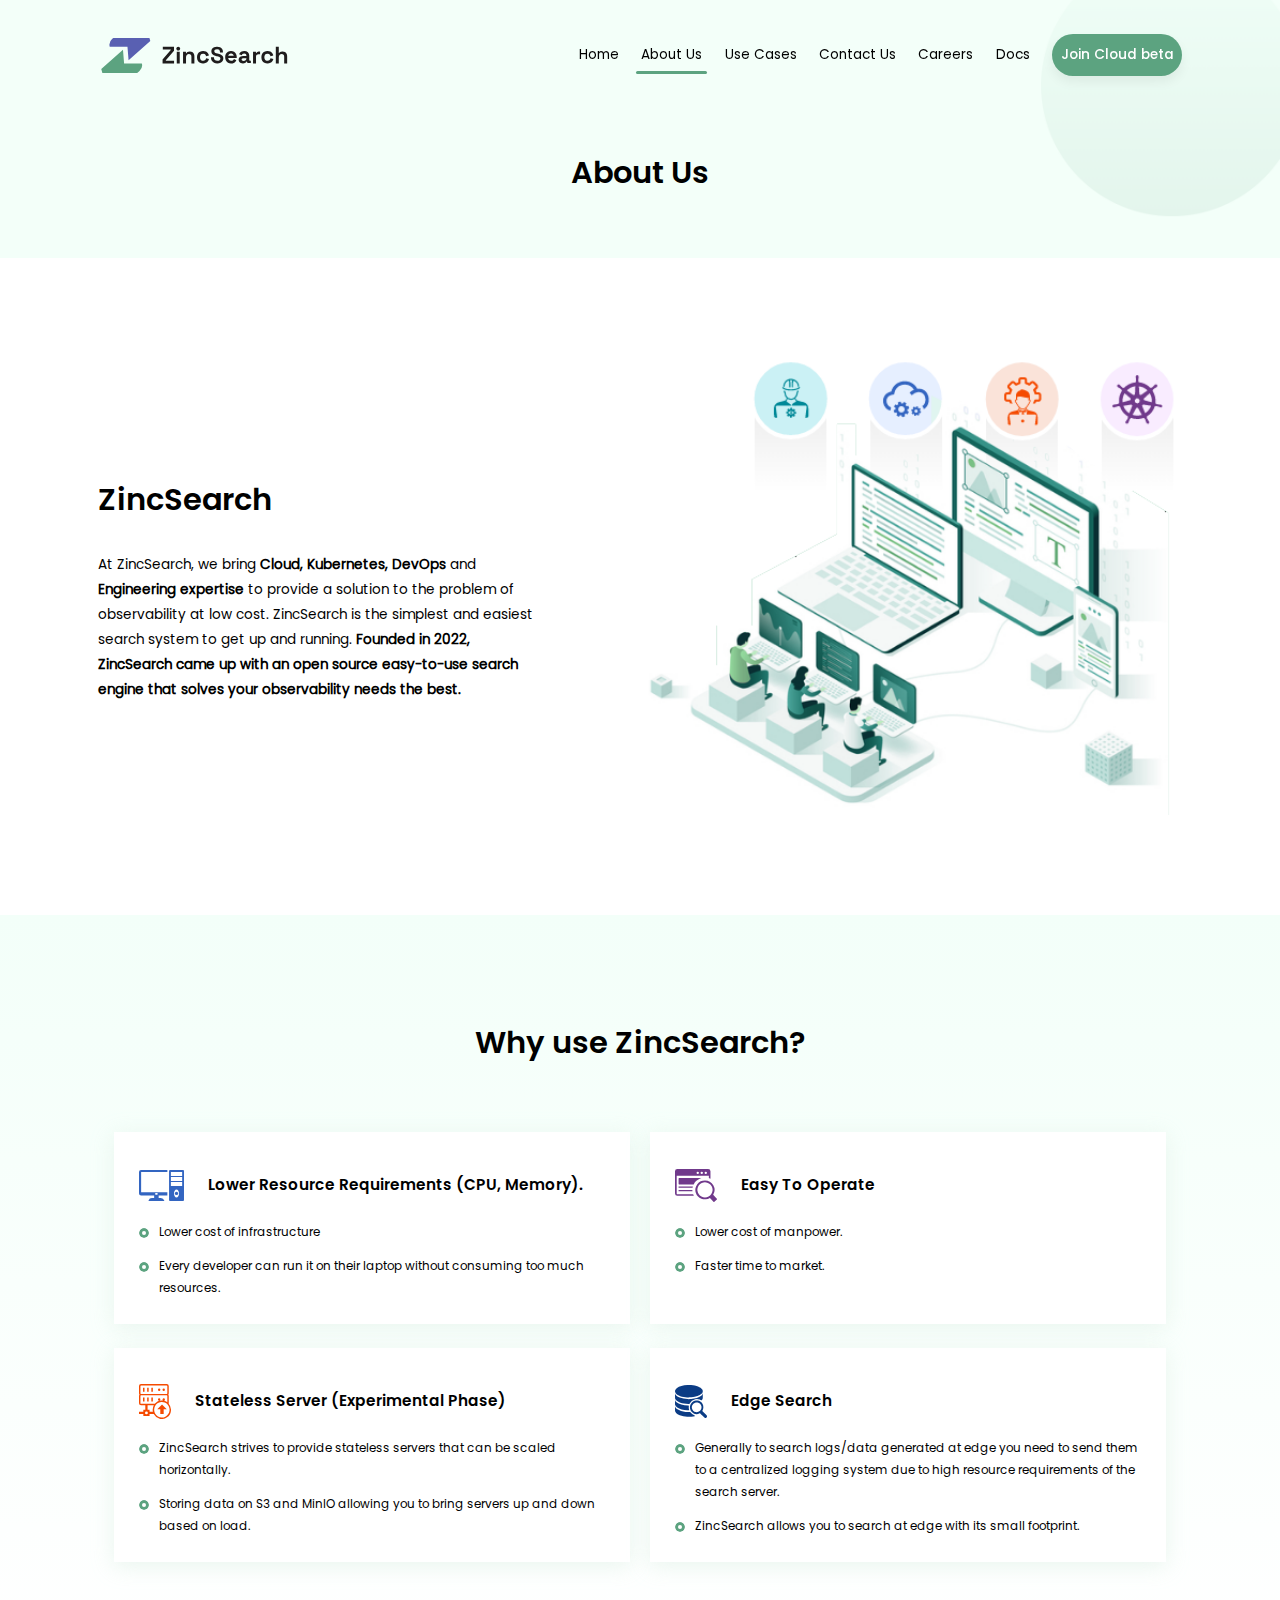
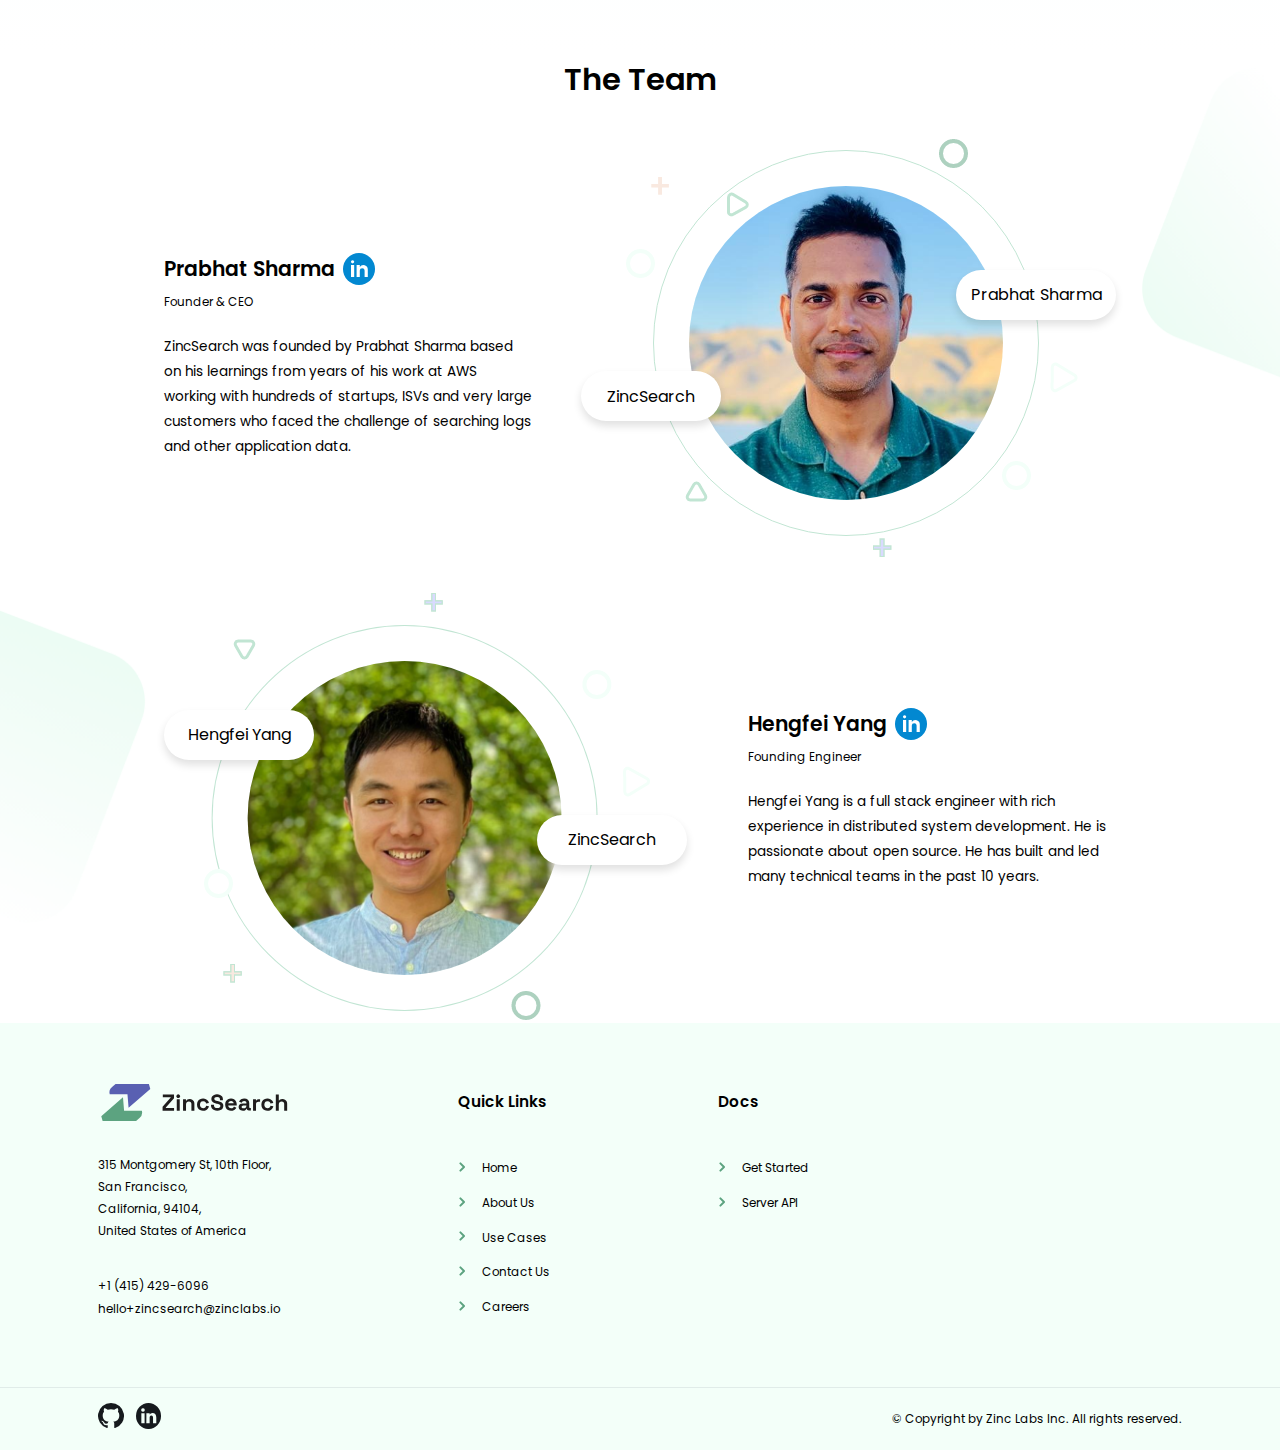
==== commit 3c5569be: "Add - Join cloud beta" ====
--- a/views/about-us/index.html
+++ b/views/about-us/index.html
@@ -63,8 +63,7 @@
               <li><a rel="noreferrer noopener" href="../careers/">Careers</a></li>
               <li><a rel="noreferrer noopener" href="https://docs.zincsearch.com/">Docs</a></li>
               <li class="getStarted">
-                <a rel="noreferrer noopener" href="https://docs.zincsearch.com/" class="btn btn--primary btn--short">Get
-                  Started</a>
+                <a rel="noreferrer noopener" href="https://z9uzdkifovs.typeform.com/zinc-cloud" class="btn btn--primary btn--short">Join Cloud beta</a>
               </li>
             </ul>
           </div>
@@ -96,9 +95,8 @@
                   <li><a rel="noreferrer noopener" href="../careers/">Careers</a></li>
                   <li><a rel="noreferrer noopener" href="https://docs.zincsearch.com/">Docs</a></li>
                   <li class="getStarted">
-                    <a rel="noreferrer noopener" href="https://docs.zincsearch.com/"
-                      class="btn btn--primary btn--short">Get
-                      Started</a>
+                    <a rel="noreferrer noopener" href="https://z9uzdkifovs.typeform.com/zinc-cloud"
+											class="btn btn--primary btn--short">Join Cloud beta</a>
                   </li>
                 </ul>
               </div>
@@ -308,10 +306,10 @@
             <div class="content">
               <ul>
                 <li><a rel="noreferrer noopener" class="bottomBorderHover"
-                    href="https://docs.zincsearch.com/02_getting-started/">Get Started</a>
+                    href="https://docs.zincsearch.com/getting-started/">Get Started</a>
                 </li>
                 <li><a rel="noreferrer noopener" class="bottomBorderHover"
-                    href="https://docs.zincsearch.com/API%20Reference/">Server API</a></li>
+                    href="https://docs.zincsearch.com/api/">Server API</a></li>
               </ul>
             </div>
           </div>
